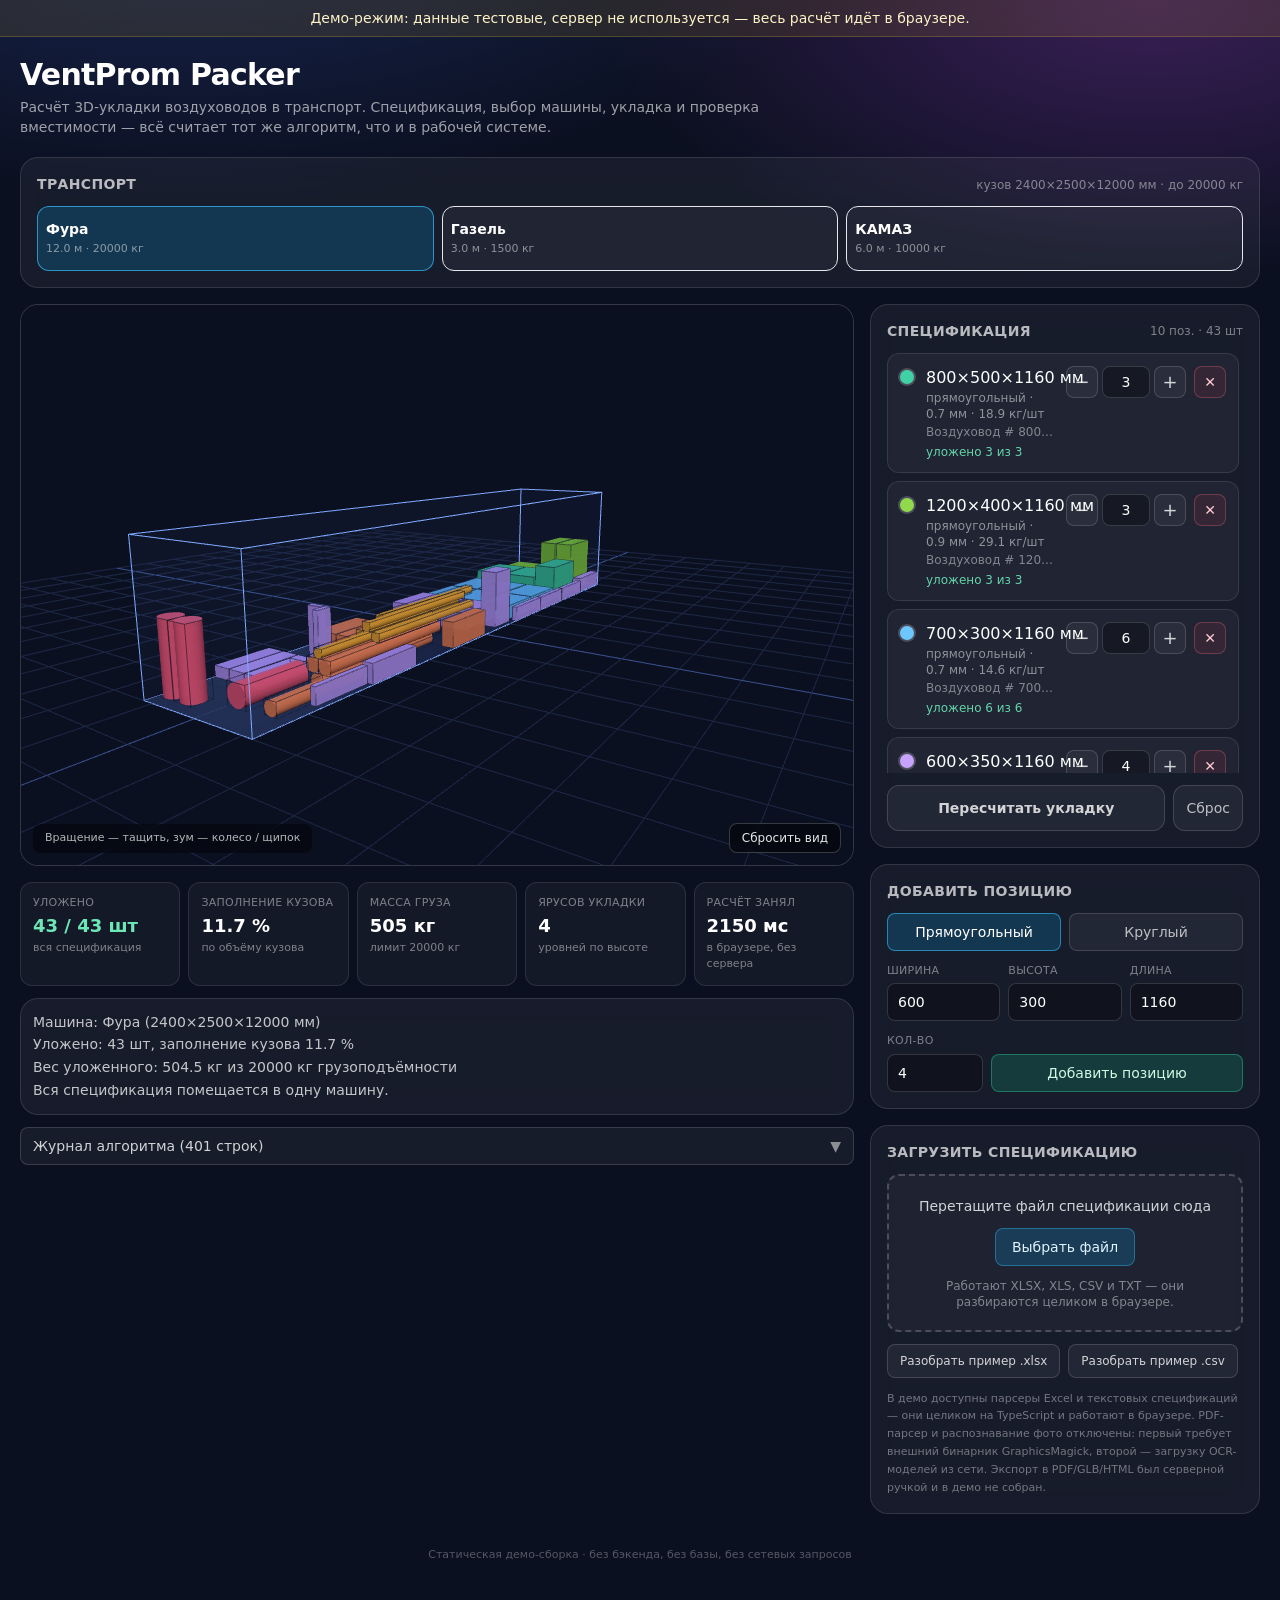
==== index.html @ fce03061 "VentProm Packer — живое демо 3D-упаковки Статическая сборка: алгоритм упаковки работает в браузере, " ====
<!DOCTYPE html><html lang="ru"><head><meta charSet="utf-8"/><meta name="viewport" content="width=device-width, initial-scale=1"/><link rel="stylesheet" href="./_next/static/css/5dc8d5e0cb462fd5.css" crossorigin="" data-precedence="next"/><link rel="preload" as="script" fetchPriority="low" href="./_next/static/chunks/webpack-1bdbf750f8ce03b9.js" crossorigin=""/><script src="./_next/static/chunks/1dd3208c-13e8533986d43a8e.js" async="" crossorigin=""></script><script src="./_next/static/chunks/53-e84982f29c3e1e26.js" async="" crossorigin=""></script><script src="./_next/static/chunks/main-app-4200537b83a737d2.js" async="" crossorigin=""></script><script src="./_next/static/chunks/98f82933-3f3537765ac89fdb.js" async=""></script><script src="./_next/static/chunks/app/page-45fb99b958c3b16e.js" async=""></script><link rel="icon" href="data:image/svg+xml,%3Csvg%20xmlns%3D%22http%3A%2F%2Fwww.w3.org%2F2000%2Fsvg%22%20viewBox%3D%220%200%2032%2032%22%3E%3Crect%20width%3D%2232%22%20height%3D%2232%22%20rx%3D%227%22%20fill%3D%22%230b1020%22%2F%3E%3Crect%20x%3D%225%22%20y%3D%228%22%20width%3D%2222%22%20height%3D%2214%22%20rx%3D%222%22%20fill%3D%22none%22%20stroke%3D%22%235b8cff%22%20stroke-width%3D%222%22%2F%3E%3Crect%20x%3D%228%22%20y%3D%2215%22%20width%3D%227%22%20height%3D%225%22%20fill%3D%22%2341d1a7%22%2F%3E%3Crect%20x%3D%2216%22%20y%3D%2212%22%20width%3D%228%22%20height%3D%228%22%20fill%3D%22%23ffb03a%22%2F%3E%3C%2Fsvg%3E"/><title>VentProm Packer — демо 3D-упаковки воздуховодов</title><meta name="description" content="Демо системы расчёта укладки воздуховодов в транспорт. Алгоритм упаковки считается прямо в браузере."/><script src="./_next/static/chunks/polyfills-c67a75d1b6f99dc8.js" crossorigin="" noModule=""></script></head><body><main class="min-h-screen bg-[radial-gradient(1200px_600px_at_15%_-10%,#1b2a5c_0%,transparent_60%),radial-gradient(1000px_500px_at_90%_0%,#3a1f57_0%,transparent_55%)] pb-14"><div class="sticky top-0 z-30 border-b border-amber-300/20 bg-amber-400/10 px-4 py-2 text-center text-[12px] text-amber-100 backdrop-blur-md sm:text-sm">Демо-режим: данные тестовые, сервер не используется — весь расчёт идёт в браузере.</div><div class="mx-auto w-full max-w-[1500px] px-3 pt-5 sm:px-5"><header class="mb-5"><h1 class="text-2xl font-bold tracking-tight text-white sm:text-3xl">VentProm Packer</h1><p class="mt-1 max-w-3xl text-sm text-white/60">Расчёт 3D-укладки воздуховодов в транспорт. Спецификация, выбор машины, укладка и проверка вместимости — всё считает тот же алгоритм, что и в рабочей системе.</p></header><section class="card mb-4 p-3 sm:p-4"><div class="mb-3 flex flex-wrap items-baseline justify-between gap-2"><h2 class="text-sm font-semibold uppercase tracking-wide text-white/70">Транспорт</h2></div><div class="grid grid-cols-3 gap-2"></div></section><div class="grid gap-4 xl:grid-cols-[minmax(0,1fr)_390px]"><div class="order-1 min-w-0 space-y-4"><section class="card overflow-hidden"><div class="relative h-[320px] sm:h-[420px] xl:h-[560px]"><div class="flex h-full flex-col items-center justify-center gap-2 px-6 text-center"><div class="h-8 w-8 animate-spin rounded-full border-2 border-white/20 border-t-sky-400"></div><p class="text-sm text-white/60">Считаем укладку…</p></div></div></section></div><div class="order-2 min-w-0 space-y-4"><section class="card p-3 sm:p-4"><div class="mb-3 flex items-center justify-between gap-2"><h2 class="text-sm font-semibold uppercase tracking-wide text-white/70">Спецификация</h2><span class="text-xs text-white/45">10<!-- --> поз. · <!-- -->43<!-- --> шт</span></div><ul class="thin-scroll max-h-[420px] space-y-2 overflow-y-auto pr-1"><li class="rounded-xl border p-3 transition-colors border-white/10 bg-white/[0.04] hover:bg-white/[0.08]"><div class="flex flex-wrap items-start gap-x-3 gap-y-2 sm:flex-nowrap"><span class="mt-1 h-3.5 w-3.5 shrink-0 rounded-full ring-2 ring-white/20" style="background-color:#41d1a7" aria-hidden="true"></span><div class="min-w-[9rem] flex-1 sm:min-w-0"><div class="flex flex-wrap items-baseline gap-x-2"><span class="whitespace-nowrap font-medium text-white">800×500×1160<!-- --> мм</span><span class="text-xs text-white/50">прямоугольный<!-- --> · 0.7 мм<!-- --> · 18.9 кг/шт</span></div><p class="mt-0.5 truncate text-xs text-white/45" title="Воздуховод # 800x500-1160 оц.0.70 [TDC/TDC]">Воздуховод # 800x500-1160 оц.0.70 [TDC/TDC]</p><p class="mt-1 text-xs text-amber-300/90">уложено 0 из 3 — 3 не влезло</p></div><div class="ml-auto flex shrink-0 items-center gap-1"><button type="button" aria-label="Уменьшить количество" class="h-8 w-8 rounded-lg border border-white/15 bg-white/5 text-lg leading-none text-white/80 hover:bg-white/15">−</button><input aria-label="Количество" type="number" min="1" class="h-8 w-12 rounded-lg border border-white/15 bg-black/30 text-center text-sm text-white outline-none focus:border-sky-400" value="3"/><button type="button" aria-label="Увеличить количество" class="h-8 w-8 rounded-lg border border-white/15 bg-white/5 text-lg leading-none text-white/80 hover:bg-white/15">+</button><button type="button" aria-label="Удалить позицию" class="ml-1 h-8 w-8 rounded-lg border border-rose-400/30 bg-rose-500/10 text-sm text-rose-200 hover:bg-rose-500/25">✕</button></div></div></li><li class="rounded-xl border p-3 transition-colors border-white/10 bg-white/[0.04] hover:bg-white/[0.08]"><div class="flex flex-wrap items-start gap-x-3 gap-y-2 sm:flex-nowrap"><span class="mt-1 h-3.5 w-3.5 shrink-0 rounded-full ring-2 ring-white/20" style="background-color:#8fd94a" aria-hidden="true"></span><div class="min-w-[9rem] flex-1 sm:min-w-0"><div class="flex flex-wrap items-baseline gap-x-2"><span class="whitespace-nowrap font-medium text-white">1200×400×1160<!-- --> мм</span><span class="text-xs text-white/50">прямоугольный<!-- --> · 0.9 мм<!-- --> · 29.1 кг/шт</span></div><p class="mt-0.5 truncate text-xs text-white/45" title="Воздуховод # 1200x400-1160 оц.0.90 [TDC/TDC]">Воздуховод # 1200x400-1160 оц.0.90 [TDC/TDC]</p><p class="mt-1 text-xs text-amber-300/90">уложено 0 из 3 — 3 не влезло</p></div><div class="ml-auto flex shrink-0 items-center gap-1"><button type="button" aria-label="Уменьшить количество" class="h-8 w-8 rounded-lg border border-white/15 bg-white/5 text-lg leading-none text-white/80 hover:bg-white/15">−</button><input aria-label="Количество" type="number" min="1" class="h-8 w-12 rounded-lg border border-white/15 bg-black/30 text-center text-sm text-white outline-none focus:border-sky-400" value="3"/><button type="button" aria-label="Увеличить количество" class="h-8 w-8 rounded-lg border border-white/15 bg-white/5 text-lg leading-none text-white/80 hover:bg-white/15">+</button><button type="button" aria-label="Удалить позицию" class="ml-1 h-8 w-8 rounded-lg border border-rose-400/30 bg-rose-500/10 text-sm text-rose-200 hover:bg-rose-500/25">✕</button></div></div></li><li class="rounded-xl border p-3 transition-colors border-white/10 bg-white/[0.04] hover:bg-white/[0.08]"><div class="flex flex-wrap items-start gap-x-3 gap-y-2 sm:flex-nowrap"><span class="mt-1 h-3.5 w-3.5 shrink-0 rounded-full ring-2 ring-white/20" style="background-color:#6ec6ff" aria-hidden="true"></span><div class="min-w-[9rem] flex-1 sm:min-w-0"><div class="flex flex-wrap items-baseline gap-x-2"><span class="whitespace-nowrap font-medium text-white">700×300×1160<!-- --> мм</span><span class="text-xs text-white/50">прямоугольный<!-- --> · 0.7 мм<!-- --> · 14.6 кг/шт</span></div><p class="mt-0.5 truncate text-xs text-white/45" title="Воздуховод # 700x300-1160 оц.0.70 [TDC/TDC]">Воздуховод # 700x300-1160 оц.0.70 [TDC/TDC]</p><p class="mt-1 text-xs text-amber-300/90">уложено 0 из 6 — 6 не влезло</p></div><div class="ml-auto flex shrink-0 items-center gap-1"><button type="button" aria-label="Уменьшить количество" class="h-8 w-8 rounded-lg border border-white/15 bg-white/5 text-lg leading-none text-white/80 hover:bg-white/15">−</button><input aria-label="Количество" type="number" min="1" class="h-8 w-12 rounded-lg border border-white/15 bg-black/30 text-center text-sm text-white outline-none focus:border-sky-400" value="6"/><button type="button" aria-label="Увеличить количество" class="h-8 w-8 rounded-lg border border-white/15 bg-white/5 text-lg leading-none text-white/80 hover:bg-white/15">+</button><button type="button" aria-label="Удалить позицию" class="ml-1 h-8 w-8 rounded-lg border border-rose-400/30 bg-rose-500/10 text-sm text-rose-200 hover:bg-rose-500/25">✕</button></div></div></li><li class="rounded-xl border p-3 transition-colors border-white/10 bg-white/[0.04] hover:bg-white/[0.08]"><div class="flex flex-wrap items-start gap-x-3 gap-y-2 sm:flex-nowrap"><span class="mt-1 h-3.5 w-3.5 shrink-0 rounded-full ring-2 ring-white/20" style="background-color:#c8a2ff" aria-hidden="true"></span><div class="min-w-[9rem] flex-1 sm:min-w-0"><div class="flex flex-wrap items-baseline gap-x-2"><span class="whitespace-nowrap font-medium text-white">600×350×1160<!-- --> мм</span><span class="text-xs text-white/50">прямоугольный<!-- --> · 0.7 мм<!-- --> · 13.8 кг/шт</span></div><p class="mt-0.5 truncate text-xs text-white/45" title="Воздуховод # 600x350-1160 оц.0.70 [TDC/TDC]">Воздуховод # 600x350-1160 оц.0.70 [TDC/TDC]</p><p class="mt-1 text-xs text-amber-300/90">уложено 0 из 4 — 4 не влезло</p></div><div class="ml-auto flex shrink-0 items-center gap-1"><button type="button" aria-label="Уменьшить количество" class="h-8 w-8 rounded-lg border border-white/15 bg-white/5 text-lg leading-none text-white/80 hover:bg-white/15">−</button><input aria-label="Количество" type="number" min="1" class="h-8 w-12 rounded-lg border border-white/15 bg-black/30 text-center text-sm text-white outline-none focus:border-sky-400" value="4"/><button type="button" aria-label="Увеличить количество" class="h-8 w-8 rounded-lg border border-white/15 bg-white/5 text-lg leading-none text-white/80 hover:bg-white/15">+</button><button type="button" aria-label="Удалить позицию" class="ml-1 h-8 w-8 rounded-lg border border-rose-400/30 bg-rose-500/10 text-sm text-rose-200 hover:bg-rose-500/25">✕</button></div></div></li><li class="rounded-xl border p-3 transition-colors border-white/10 bg-white/[0.04] hover:bg-white/[0.08]"><div class="flex flex-wrap items-start gap-x-3 gap-y-2 sm:flex-nowrap"><span class="mt-1 h-3.5 w-3.5 shrink-0 rounded-full ring-2 ring-white/20" style="background-color:#ff8a5c" aria-hidden="true"></span><div class="min-w-[9rem] flex-1 sm:min-w-0"><div class="flex flex-wrap items-baseline gap-x-2"><span class="whitespace-nowrap font-medium text-white">500×250×1160<!-- --> мм</span><span class="text-xs text-white/50">прямоугольный<!-- --> · 0.7 мм<!-- --> · 10.9 кг/шт</span></div><p class="mt-0.5 truncate text-xs text-white/45" title="Воздуховод # 500x250-1160 оц.0.70 [Шина 30]">Воздуховод # 500x250-1160 оц.0.70 [Шина 30]</p><p class="mt-1 text-xs text-amber-300/90">уложено 0 из 4 — 4 не влезло</p></div><div class="ml-auto flex shrink-0 items-center gap-1"><button type="button" aria-label="Уменьшить количество" class="h-8 w-8 rounded-lg border border-white/15 bg-white/5 text-lg leading-none text-white/80 hover:bg-white/15">−</button><input aria-label="Количество" type="number" min="1" class="h-8 w-12 rounded-lg border border-white/15 bg-black/30 text-center text-sm text-white outline-none focus:border-sky-400" value="4"/><button type="button" aria-label="Увеличить количество" class="h-8 w-8 rounded-lg border border-white/15 bg-white/5 text-lg leading-none text-white/80 hover:bg-white/15">+</button><button type="button" aria-label="Удалить позицию" class="ml-1 h-8 w-8 rounded-lg border border-rose-400/30 bg-rose-500/10 text-sm text-rose-200 hover:bg-rose-500/25">✕</button></div></div></li><li class="rounded-xl border p-3 transition-colors border-white/10 bg-white/[0.04] hover:bg-white/[0.08]"><div class="flex flex-wrap items-start gap-x-3 gap-y-2 sm:flex-nowrap"><span class="mt-1 h-3.5 w-3.5 shrink-0 rounded-full ring-2 ring-white/20" style="background-color:#c8a2ff" aria-hidden="true"></span><div class="min-w-[9rem] flex-1 sm:min-w-0"><div class="flex flex-wrap items-baseline gap-x-2"><span class="whitespace-nowrap font-medium text-white">350×200×1160<!-- --> мм</span><span class="text-xs text-white/50">прямоугольный<!-- --> · 0.5 мм<!-- --> · 7 кг/шт</span></div><p class="mt-0.5 truncate text-xs text-white/45" title="Воздуховод # 350x200-1160 оц.0.50 [Шина 20]">Воздуховод # 350x200-1160 оц.0.50 [Шина 20]</p><p class="mt-1 text-xs text-amber-300/90">уложено 0 из 5 — 5 не влезло</p></div><div class="ml-auto flex shrink-0 items-center gap-1"><button type="button" aria-label="Уменьшить количество" class="h-8 w-8 rounded-lg border border-white/15 bg-white/5 text-lg leading-none text-white/80 hover:bg-white/15">−</button><input aria-label="Количество" type="number" min="1" class="h-8 w-12 rounded-lg border border-white/15 bg-black/30 text-center text-sm text-white outline-none focus:border-sky-400" value="5"/><button type="button" aria-label="Увеличить количество" class="h-8 w-8 rounded-lg border border-white/15 bg-white/5 text-lg leading-none text-white/80 hover:bg-white/15">+</button><button type="button" aria-label="Удалить позицию" class="ml-1 h-8 w-8 rounded-lg border border-rose-400/30 bg-rose-500/10 text-sm text-rose-200 hover:bg-rose-500/25">✕</button></div></div></li><li class="rounded-xl border p-3 transition-colors border-white/10 bg-white/[0.04] hover:bg-white/[0.08]"><div class="flex flex-wrap items-start gap-x-3 gap-y-2 sm:flex-nowrap"><span class="mt-1 h-3.5 w-3.5 shrink-0 rounded-full ring-2 ring-white/20" style="background-color:#c8a2ff" aria-hidden="true"></span><div class="min-w-[9rem] flex-1 sm:min-w-0"><div class="flex flex-wrap items-baseline gap-x-2"><span class="whitespace-nowrap font-medium text-white">300×100×1160<!-- --> мм</span><span class="text-xs text-white/50">прямоугольный<!-- --> · 0.5 мм<!-- --> · 3.6 кг/шт</span></div><p class="mt-0.5 truncate text-xs text-white/45" title="Воздуховод # 300x100-1160 оц.0.50 [Шина 20]">Воздуховод # 300x100-1160 оц.0.50 [Шина 20]</p><p class="mt-1 text-xs text-amber-300/90">уложено 0 из 6 — 6 не влезло</p></div><div class="ml-auto flex shrink-0 items-center gap-1"><button type="button" aria-label="Уменьшить количество" class="h-8 w-8 rounded-lg border border-white/15 bg-white/5 text-lg leading-none text-white/80 hover:bg-white/15">−</button><input aria-label="Количество" type="number" min="1" class="h-8 w-12 rounded-lg border border-white/15 bg-black/30 text-center text-sm text-white outline-none focus:border-sky-400" value="6"/><button type="button" aria-label="Увеличить количество" class="h-8 w-8 rounded-lg border border-white/15 bg-white/5 text-lg leading-none text-white/80 hover:bg-white/15">+</button><button type="button" aria-label="Удалить позицию" class="ml-1 h-8 w-8 rounded-lg border border-rose-400/30 bg-rose-500/10 text-sm text-rose-200 hover:bg-rose-500/25">✕</button></div></div></li><li class="rounded-xl border p-3 transition-colors border-white/10 bg-white/[0.04] hover:bg-white/[0.08]"><div class="flex flex-wrap items-start gap-x-3 gap-y-2 sm:flex-nowrap"><span class="mt-1 h-3.5 w-3.5 shrink-0 rounded-full ring-2 ring-white/20" style="background-color:#ff5f7e" aria-hidden="true"></span><div class="min-w-[9rem] flex-1 sm:min-w-0"><div class="flex flex-wrap items-baseline gap-x-2"><span class="whitespace-nowrap font-medium text-white">Ø400×1250<!-- --> мм</span><span class="text-xs text-white/50">круглый<!-- --> · 0.7 мм<!-- --> · 9.6 кг/шт</span></div><p class="mt-0.5 truncate text-xs text-white/45" title="Воздуховод спир.-навивной Ф400-1250 оц.СТ">Воздуховод спир.-навивной Ф400-1250 оц.СТ</p><p class="mt-1 text-xs text-amber-300/90">уложено 0 из 3 — 3 не влезло</p></div><div class="ml-auto flex shrink-0 items-center gap-1"><button type="button" aria-label="Уменьшить количество" class="h-8 w-8 rounded-lg border border-white/15 bg-white/5 text-lg leading-none text-white/80 hover:bg-white/15">−</button><input aria-label="Количество" type="number" min="1" class="h-8 w-12 rounded-lg border border-white/15 bg-black/30 text-center text-sm text-white outline-none focus:border-sky-400" value="3"/><button type="button" aria-label="Увеличить количество" class="h-8 w-8 rounded-lg border border-white/15 bg-white/5 text-lg leading-none text-white/80 hover:bg-white/15">+</button><button type="button" aria-label="Удалить позицию" class="ml-1 h-8 w-8 rounded-lg border border-rose-400/30 bg-rose-500/10 text-sm text-rose-200 hover:bg-rose-500/25">✕</button></div></div></li><li class="rounded-xl border p-3 transition-colors border-white/10 bg-white/[0.04] hover:bg-white/[0.08]"><div class="flex flex-wrap items-start gap-x-3 gap-y-2 sm:flex-nowrap"><span class="mt-1 h-3.5 w-3.5 shrink-0 rounded-full ring-2 ring-white/20" style="background-color:#ff8a5c" aria-hidden="true"></span><div class="min-w-[9rem] flex-1 sm:min-w-0"><div class="flex flex-wrap items-baseline gap-x-2"><span class="whitespace-nowrap font-medium text-white">Ø250×3000<!-- --> мм</span><span class="text-xs text-white/50">круглый<!-- --> · 0.5 мм<!-- --> · 12.3 кг/шт</span></div><p class="mt-0.5 truncate text-xs text-white/45" title="Воздуховод спир.-навивной Ф250-3000 оц.СТ">Воздуховод спир.-навивной Ф250-3000 оц.СТ</p><p class="mt-1 text-xs text-amber-300/90">уложено 0 из 4 — 4 не влезло</p></div><div class="ml-auto flex shrink-0 items-center gap-1"><button type="button" aria-label="Уменьшить количество" class="h-8 w-8 rounded-lg border border-white/15 bg-white/5 text-lg leading-none text-white/80 hover:bg-white/15">−</button><input aria-label="Количество" type="number" min="1" class="h-8 w-12 rounded-lg border border-white/15 bg-black/30 text-center text-sm text-white outline-none focus:border-sky-400" value="4"/><button type="button" aria-label="Увеличить количество" class="h-8 w-8 rounded-lg border border-white/15 bg-white/5 text-lg leading-none text-white/80 hover:bg-white/15">+</button><button type="button" aria-label="Удалить позицию" class="ml-1 h-8 w-8 rounded-lg border border-rose-400/30 bg-rose-500/10 text-sm text-rose-200 hover:bg-rose-500/25">✕</button></div></div></li><li class="rounded-xl border p-3 transition-colors border-white/10 bg-white/[0.04] hover:bg-white/[0.08]"><div class="flex flex-wrap items-start gap-x-3 gap-y-2 sm:flex-nowrap"><span class="mt-1 h-3.5 w-3.5 shrink-0 rounded-full ring-2 ring-white/20" style="background-color:#ffb03a" aria-hidden="true"></span><div class="min-w-[9rem] flex-1 sm:min-w-0"><div class="flex flex-wrap items-baseline gap-x-2"><span class="whitespace-nowrap font-medium text-white">Ø160×3000<!-- --> мм</span><span class="text-xs text-white/50">круглый<!-- --> · 0.5 мм<!-- --> · 7.9 кг/шт</span></div><p class="mt-0.5 truncate text-xs text-white/45" title="Воздуховод спир.-навивной Ф160-3000 оц.СТ">Воздуховод спир.-навивной Ф160-3000 оц.СТ</p><p class="mt-1 text-xs text-amber-300/90">уложено 0 из 5 — 5 не влезло</p></div><div class="ml-auto flex shrink-0 items-center gap-1"><button type="button" aria-label="Уменьшить количество" class="h-8 w-8 rounded-lg border border-white/15 bg-white/5 text-lg leading-none text-white/80 hover:bg-white/15">−</button><input aria-label="Количество" type="number" min="1" class="h-8 w-12 rounded-lg border border-white/15 bg-black/30 text-center text-sm text-white outline-none focus:border-sky-400" value="5"/><button type="button" aria-label="Увеличить количество" class="h-8 w-8 rounded-lg border border-white/15 bg-white/5 text-lg leading-none text-white/80 hover:bg-white/15">+</button><button type="button" aria-label="Удалить позицию" class="ml-1 h-8 w-8 rounded-lg border border-rose-400/30 bg-rose-500/10 text-sm text-rose-200 hover:bg-rose-500/25">✕</button></div></div></li></ul><div class="mt-3 flex gap-2"><button type="button" disabled="" class="flex-1 rounded-xl px-4 py-3 text-sm font-semibold transition-colors disabled:opacity-50 border border-white/15 bg-white/5 text-white/80 hover:bg-white/12">Считаем…</button><button type="button" class="rounded-xl border border-white/15 bg-white/5 px-3 py-3 text-sm text-white/70 hover:bg-white/12">Сброс</button></div></section><section class="card p-3 sm:p-4"><h2 class="mb-3 text-sm font-semibold uppercase tracking-wide text-white/70">Добавить позицию</h2><form class="space-y-3"><div class="flex gap-2"><button type="button" class="flex-1 rounded-lg border px-3 py-2 text-sm transition-colors border-sky-400/60 bg-sky-500/20 text-white">Прямоугольный</button><button type="button" class="flex-1 rounded-lg border px-3 py-2 text-sm transition-colors border-white/15 bg-white/5 text-white/70 hover:bg-white/10">Круглый</button></div><div class="grid grid-cols-3 gap-2"><div><label class="mb-1 block text-[11px] uppercase tracking-wide text-white/45" for="add-w">Ширина</label><input id="add-w" class="w-full rounded-lg border border-white/15 bg-black/30 px-2.5 py-2 text-sm text-white outline-none focus:border-sky-400" type="number" value="600"/></div><div><label class="mb-1 block text-[11px] uppercase tracking-wide text-white/45" for="add-h">Высота</label><input id="add-h" class="w-full rounded-lg border border-white/15 bg-black/30 px-2.5 py-2 text-sm text-white outline-none focus:border-sky-400" type="number" value="300"/></div><div><label class="mb-1 block text-[11px] uppercase tracking-wide text-white/45" for="add-l">Длина</label><input id="add-l" class="w-full rounded-lg border border-white/15 bg-black/30 px-2.5 py-2 text-sm text-white outline-none focus:border-sky-400" type="number" value="1160"/></div></div><div class="flex items-end gap-2"><div class="w-24"><label class="mb-1 block text-[11px] uppercase tracking-wide text-white/45" for="add-qty">Кол-во</label><input id="add-qty" class="w-full rounded-lg border border-white/15 bg-black/30 px-2.5 py-2 text-sm text-white outline-none focus:border-sky-400" type="number" min="1" value="4"/></div><button type="submit" class="flex-1 rounded-lg border border-emerald-400/40 bg-emerald-500/20 px-4 py-2 text-sm font-medium text-emerald-100 hover:bg-emerald-500/35">Добавить позицию</button></div></form></section><section class="card p-3 sm:p-4"><h2 class="mb-3 text-sm font-semibold uppercase tracking-wide text-white/70">Загрузить спецификацию</h2><div class="rounded-xl border-2 border-dashed p-5 text-center transition-colors border-white/20 bg-white/[0.03]"><input type="file" multiple="" accept=".xlsx,.xls,.csv,.txt" class="hidden" disabled=""/><p class="text-sm text-white/80">Перетащите файл спецификации сюда</p><button type="button" disabled="" class="mt-3 rounded-lg border border-sky-400/40 bg-sky-500/20 px-4 py-2 text-sm font-medium text-sky-100 hover:bg-sky-500/35 disabled:opacity-50">Выбрать файл</button><p class="mt-3 text-xs text-white/45">Работают XLSX, XLS, CSV и TXT — они разбираются целиком в браузере.</p></div><div class="mt-3 flex flex-wrap gap-2"><button type="button" class="rounded-lg border border-white/15 bg-white/5 px-3 py-2 text-xs text-white/80 hover:bg-white/12">Разобрать пример .xlsx</button><button type="button" class="rounded-lg border border-white/15 bg-white/5 px-3 py-2 text-xs text-white/80 hover:bg-white/12">Разобрать пример .csv</button></div><p class="mt-3 text-[11px] leading-relaxed text-white/40">В демо доступны парсеры Excel и текстовых спецификаций — они целиком на TypeScript и работают в браузере. PDF-парсер и распознавание фото отключены: первый требует внешний бинарник GraphicsMagick, второй — загрузку OCR-моделей из сети. Экспорт в PDF/GLB/HTML был серверной ручкой и в демо не собран.</p></section></div></div><footer class="mt-8 px-2 text-center text-[11px] leading-relaxed text-white/30">Статическая демо-сборка · без бэкенда, без базы, без сетевых запросов</footer></div></main><script src="./_next/static/chunks/webpack-1bdbf750f8ce03b9.js" crossorigin="" async=""></script><script>(self.__next_f=self.__next_f||[]).push([0]);self.__next_f.push([2,null])</script><script>self.__next_f.push([1,"1:HL[\"./_next/static/css/5dc8d5e0cb462fd5.css\",\"style\",{\"crossOrigin\":\"\"}]\n0:\"$L2\"\n"])</script><script>self.__next_f.push([1,"3:I[1999,[],\"\"]\n5:I[433,[],\"\"]\n6:I[9305,[],\"\"]\n7:I[5236,[],\"\"]\n9:I[5115,[],\"\"]\na:I[1079,[\"65\",\"static/chunks/98f82933-3f3537765ac89fdb.js\",\"931\",\"static/chunks/app/page-45fb99b958c3b16e.js\"],\"\"]\n"])</script><script>self.__next_f.push([1,"2:[[[\"$\",\"link\",\"0\",{\"rel\":\"stylesheet\",\"href\":\"./_next/static/css/5dc8d5e0cb462fd5.css\",\"precedence\":\"next\",\"crossOrigin\":\"\"}]],[\"$\",\"$L3\",null,{\"buildId\":\"FW2Z_2Zc2LKSsGgBJvOTz\",\"assetPrefix\":\".\",\"initialCanonicalUrl\":\"/\",\"initialTree\":[\"\",{\"children\":[\"__PAGE__\",{}]},\"$undefined\",\"$undefined\",true],\"initialHead\":[false,\"$L4\"],\"globalErrorComponent\":\"$5\",\"children\":[null,[\"$\",\"html\",null,{\"lang\":\"ru\",\"children\":[[\"$\",\"head\",null,{\"children\":[\"$\",\"link\",null,{\"rel\":\"icon\",\"href\":\"data:image/svg+xml,%3Csvg%20xmlns%3D%22http%3A%2F%2Fwww.w3.org%2F2000%2Fsvg%22%20viewBox%3D%220%200%2032%2032%22%3E%3Crect%20width%3D%2232%22%20height%3D%2232%22%20rx%3D%227%22%20fill%3D%22%230b1020%22%2F%3E%3Crect%20x%3D%225%22%20y%3D%228%22%20width%3D%2222%22%20height%3D%2214%22%20rx%3D%222%22%20fill%3D%22none%22%20stroke%3D%22%235b8cff%22%20stroke-width%3D%222%22%2F%3E%3Crect%20x%3D%228%22%20y%3D%2215%22%20width%3D%227%22%20height%3D%225%22%20fill%3D%22%2341d1a7%22%2F%3E%3Crect%20x%3D%2216%22%20y%3D%2212%22%20width%3D%228%22%20height%3D%228%22%20fill%3D%22%23ffb03a%22%2F%3E%3C%2Fsvg%3E\"}]}],[\"$\",\"body\",null,{\"children\":[\"$\",\"$L6\",null,{\"parallelRouterKey\":\"children\",\"segmentPath\":[\"children\"],\"loading\":\"$undefined\",\"loadingStyles\":\"$undefined\",\"loadingScripts\":\"$undefined\",\"hasLoading\":false,\"error\":\"$undefined\",\"errorStyles\":\"$undefined\",\"errorScripts\":\"$undefined\",\"template\":[\"$\",\"$L7\",null,{}],\"templateStyles\":\"$undefined\",\"templateScripts\":\"$undefined\",\"notFound\":[[\"$\",\"title\",null,{\"children\":\"404: This page could not be found.\"}],[\"$\",\"div\",null,{\"style\":{\"fontFamily\":\"system-ui,\\\"Segoe UI\\\",Roboto,Helvetica,Arial,sans-serif,\\\"Apple Color Emoji\\\",\\\"Segoe UI Emoji\\\"\",\"height\":\"100vh\",\"textAlign\":\"center\",\"display\":\"flex\",\"flexDirection\":\"column\",\"alignItems\":\"center\",\"justifyContent\":\"center\"},\"children\":[\"$\",\"div\",null,{\"children\":[[\"$\",\"style\",null,{\"dangerouslySetInnerHTML\":{\"__html\":\"body{color:#000;background:#fff;margin:0}.next-error-h1{border-right:1px solid rgba(0,0,0,.3)}@media (prefers-color-scheme:dark){body{color:#fff;background:#000}.next-error-h1{border-right:1px solid rgba(255,255,255,.3)}}\"}}],[\"$\",\"h1\",null,{\"className\":\"next-error-h1\",\"style\":{\"display\":\"inline-block\",\"margin\":\"0 20px 0 0\",\"padding\":\"0 23px 0 0\",\"fontSize\":24,\"fontWeight\":500,\"verticalAlign\":\"top\",\"lineHeight\":\"49px\"},\"children\":\"404\"}],[\"$\",\"div\",null,{\"style\":{\"display\":\"inline-block\"},\"children\":[\"$\",\"h2\",null,{\"style\":{\"fontSize\":14,\"fontWeight\":400,\"lineHeight\":\"49px\",\"margin\":0},\"children\":\"This page could not be found.\"}]}]]}]}]],\"notFoundStyles\":[],\"initialChildNode\":[\"$L8\",[\"$\",\"$L9\",null,{\"propsForComponent\":{\"params\":{}},\"Component\":\"$a\",\"isStaticGeneration\":true}],null],\"childPropSegment\":\"__PAGE__\",\"styles\":null}]}]]}],null]}]]\n"])</script><script>self.__next_f.push([1,"4:[[\"$\",\"meta\",\"0\",{\"name\":\"viewport\",\"content\":\"width=device-width, initial-scale=1\"}],[\"$\",\"meta\",\"1\",{\"charSet\":\"utf-8\"}],[\"$\",\"title\",\"2\",{\"children\":\"VentProm Packer — демо 3D-упаковки воздуховодов\"}],[\"$\",\"meta\",\"3\",{\"name\":\"description\",\"content\":\"Демо системы расчёта укладки воздуховодов в транспорт. Алгоритм упаковки считается прямо в браузере.\"}]]\n8:null\n"])</script><script>self.__next_f.push([1,""])</script></body></html>
---- _next/static/css/5dc8d5e0cb462fd5.css ----
*,:after,:before{--tw-border-spacing-x:0;--tw-border-spacing-y:0;--tw-translate-x:0;--tw-translate-y:0;--tw-rotate:0;--tw-skew-x:0;--tw-skew-y:0;--tw-scale-x:1;--tw-scale-y:1;--tw-pan-x: ;--tw-pan-y: ;--tw-pinch-zoom: ;--tw-scroll-snap-strictness:proximity;--tw-gradient-from-position: ;--tw-gradient-via-position: ;--tw-gradient-to-position: ;--tw-ordinal: ;--tw-slashed-zero: ;--tw-numeric-figure: ;--tw-numeric-spacing: ;--tw-numeric-fraction: ;--tw-ring-inset: ;--tw-ring-offset-width:0px;--tw-ring-offset-color:#fff;--tw-ring-color:rgba(59,130,246,.5);--tw-ring-offset-shadow:0 0 #0000;--tw-ring-shadow:0 0 #0000;--tw-shadow:0 0 #0000;--tw-shadow-colored:0 0 #0000;--tw-blur: ;--tw-brightness: ;--tw-contrast: ;--tw-grayscale: ;--tw-hue-rotate: ;--tw-invert: ;--tw-saturate: ;--tw-sepia: ;--tw-drop-shadow: ;--tw-backdrop-blur: ;--tw-backdrop-brightness: ;--tw-backdrop-contrast: ;--tw-backdrop-grayscale: ;--tw-backdrop-hue-rotate: ;--tw-backdrop-invert: ;--tw-backdrop-opacity: ;--tw-backdrop-saturate: ;--tw-backdrop-sepia: ;--tw-contain-size: ;--tw-contain-layout: ;--tw-contain-paint: ;--tw-contain-style: }::backdrop{--tw-border-spacing-x:0;--tw-border-spacing-y:0;--tw-translate-x:0;--tw-translate-y:0;--tw-rotate:0;--tw-skew-x:0;--tw-skew-y:0;--tw-scale-x:1;--tw-scale-y:1;--tw-pan-x: ;--tw-pan-y: ;--tw-pinch-zoom: ;--tw-scroll-snap-strictness:proximity;--tw-gradient-from-position: ;--tw-gradient-via-position: ;--tw-gradient-to-position: ;--tw-ordinal: ;--tw-slashed-zero: ;--tw-numeric-figure: ;--tw-numeric-spacing: ;--tw-numeric-fraction: ;--tw-ring-inset: ;--tw-ring-offset-width:0px;--tw-ring-offset-color:#fff;--tw-ring-color:rgba(59,130,246,.5);--tw-ring-offset-shadow:0 0 #0000;--tw-ring-shadow:0 0 #0000;--tw-shadow:0 0 #0000;--tw-shadow-colored:0 0 #0000;--tw-blur: ;--tw-brightness: ;--tw-contrast: ;--tw-grayscale: ;--tw-hue-rotate: ;--tw-invert: ;--tw-saturate: ;--tw-sepia: ;--tw-drop-shadow: ;--tw-backdrop-blur: ;--tw-backdrop-brightness: ;--tw-backdrop-contrast: ;--tw-backdrop-grayscale: ;--tw-backdrop-hue-rotate: ;--tw-backdrop-invert: ;--tw-backdrop-opacity: ;--tw-backdrop-saturate: ;--tw-backdrop-sepia: ;--tw-contain-size: ;--tw-contain-layout: ;--tw-contain-paint: ;--tw-contain-style: }/*
! tailwindcss v3.4.17 | MIT License | https://tailwindcss.com
*/*,:after,:before{box-sizing:border-box;border:0 solid #e5e7eb}:after,:before{--tw-content:""}:host,html{line-height:1.5;-webkit-text-size-adjust:100%;-moz-tab-size:4;-o-tab-size:4;tab-size:4;font-family:ui-sans-serif,system-ui,sans-serif,Apple Color Emoji,Segoe UI Emoji,Segoe UI Symbol,Noto Color Emoji;font-feature-settings:normal;font-variation-settings:normal;-webkit-tap-highlight-color:transparent}body{margin:0;line-height:inherit}hr{height:0;color:inherit;border-top-width:1px}abbr:where([title]){-webkit-text-decoration:underline dotted;text-decoration:underline dotted}h1,h2,h3,h4,h5,h6{font-size:inherit;font-weight:inherit}a{color:inherit;text-decoration:inherit}b,strong{font-weight:bolder}code,kbd,pre,samp{font-family:ui-monospace,SFMono-Regular,Menlo,Monaco,Consolas,Liberation Mono,Courier New,monospace;font-feature-settings:normal;font-variation-settings:normal;font-size:1em}small{font-size:80%}sub,sup{font-size:75%;line-height:0;position:relative;vertical-align:baseline}sub{bottom:-.25em}sup{top:-.5em}table{text-indent:0;border-color:inherit;border-collapse:collapse}button,input,optgroup,select,textarea{font-family:inherit;font-feature-settings:inherit;font-variation-settings:inherit;font-size:100%;font-weight:inherit;line-height:inherit;letter-spacing:inherit;color:inherit;margin:0;padding:0}button,select{text-transform:none}button,input:where([type=button]),input:where([type=reset]),input:where([type=submit]){-webkit-appearance:button;background-color:transparent;background-image:none}:-moz-focusring{outline:auto}:-moz-ui-invalid{box-shadow:none}progress{vertical-align:baseline}::-webkit-inner-spin-button,::-webkit-outer-spin-button{height:auto}[type=search]{-webkit-appearance:textfield;outline-offset:-2px}::-webkit-search-decoration{-webkit-appearance:none}::-webkit-file-upload-button{-webkit-appearance:button;font:inherit}summary{display:list-item}blockquote,dd,dl,figure,h1,h2,h3,h4,h5,h6,hr,p,pre{margin:0}fieldset{margin:0}fieldset,legend{padding:0}menu,ol,ul{list-style:none;margin:0;padding:0}dialog{padding:0}textarea{resize:vertical}input::-moz-placeholder,textarea::-moz-placeholder{opacity:1;color:#9ca3af}input::placeholder,textarea::placeholder{opacity:1;color:#9ca3af}[role=button],button{cursor:pointer}:disabled{cursor:default}audio,canvas,embed,iframe,img,object,svg,video{display:block;vertical-align:middle}img,video{max-width:100%;height:auto}[hidden]:where(:not([hidden=until-found])){display:none}.pointer-events-none{pointer-events:none}.absolute{position:absolute}.relative{position:relative}.sticky{position:sticky}.inset-0{inset:0}.bottom-3{bottom:.75rem}.left-3{left:.75rem}.right-3{right:.75rem}.top-0{top:0}.top-3{top:.75rem}.z-30{z-index:30}.order-1{order:1}.order-2{order:2}.col-span-2{grid-column:span 2/span 2}.mx-auto{margin-left:auto;margin-right:auto}.mb-1{margin-bottom:.25rem}.mb-3{margin-bottom:.75rem}.mb-4{margin-bottom:1rem}.mb-5{margin-bottom:1.25rem}.ml-1{margin-left:.25rem}.ml-auto{margin-left:auto}.mt-0\.5{margin-top:.125rem}.mt-1{margin-top:.25rem}.mt-2{margin-top:.5rem}.mt-3{margin-top:.75rem}.mt-8{margin-top:2rem}.block{display:block}.flex{display:flex}.grid{display:grid}.hidden{display:none}.h-3\.5{height:.875rem}.h-8{height:2rem}.h-\[320px\]{height:320px}.h-full{height:100%}.max-h-56{max-height:14rem}.max-h-\[420px\]{max-height:420px}.min-h-screen{min-height:100vh}.w-12{width:3rem}.w-24{width:6rem}.w-3\.5{width:.875rem}.w-8{width:2rem}.w-full{width:100%}.min-w-0{min-width:0}.min-w-\[9rem\]{min-width:9rem}.max-w-3xl{max-width:48rem}.max-w-\[1500px\]{max-width:1500px}.flex-1{flex:1 1 0%}.shrink-0{flex-shrink:0}@keyframes spin{to{transform:rotate(1turn)}}.animate-spin{animation:spin 1s linear infinite}.resize{resize:both}.grid-cols-2{grid-template-columns:repeat(2,minmax(0,1fr))}.grid-cols-3{grid-template-columns:repeat(3,minmax(0,1fr))}.flex-col{flex-direction:column}.flex-wrap{flex-wrap:wrap}.items-start{align-items:flex-start}.items-end{align-items:flex-end}.items-center{align-items:center}.items-baseline{align-items:baseline}.justify-center{justify-content:center}.justify-between{justify-content:space-between}.gap-1{gap:.25rem}.gap-2{gap:.5rem}.gap-4{gap:1rem}.gap-x-2{-moz-column-gap:.5rem;column-gap:.5rem}.gap-x-3{-moz-column-gap:.75rem;column-gap:.75rem}.gap-y-2{row-gap:.5rem}.space-y-2>:not([hidden])~:not([hidden]){--tw-space-y-reverse:0;margin-top:calc(.5rem * calc(1 - var(--tw-space-y-reverse)));margin-bottom:calc(.5rem * var(--tw-space-y-reverse))}.space-y-3>:not([hidden])~:not([hidden]){--tw-space-y-reverse:0;margin-top:calc(.75rem * calc(1 - var(--tw-space-y-reverse)));margin-bottom:calc(.75rem * var(--tw-space-y-reverse))}.space-y-4>:not([hidden])~:not([hidden]){--tw-space-y-reverse:0;margin-top:calc(1rem * calc(1 - var(--tw-space-y-reverse)));margin-bottom:calc(1rem * var(--tw-space-y-reverse))}.overflow-auto{overflow:auto}.overflow-hidden{overflow:hidden}.overflow-y-auto{overflow-y:auto}.truncate{overflow:hidden;text-overflow:ellipsis}.truncate,.whitespace-nowrap{white-space:nowrap}.whitespace-pre-line{white-space:pre-line}.whitespace-pre-wrap{white-space:pre-wrap}.break-words{overflow-wrap:break-word}.rounded-full{border-radius:9999px}.rounded-lg{border-radius:.5rem}.rounded-xl{border-radius:.75rem}.border{border-width:1px}.border-2{border-width:2px}.border-b{border-bottom-width:1px}.border-dashed{border-style:dashed}.border-amber-300\/20{border-color:rgba(252,211,77,.2)}.border-emerald-400\/40{border-color:rgba(52,211,153,.4)}.border-rose-400\/30{border-color:rgba(251,113,133,.3)}.border-sky-400{--tw-border-opacity:1;border-color:rgb(56 189 248/var(--tw-border-opacity,1))}.border-sky-400\/25{border-color:rgba(56,189,248,.25)}.border-sky-400\/40{border-color:rgba(56,189,248,.4)}.border-sky-400\/60{border-color:rgba(56,189,248,.6)}.border-sky-400\/70{border-color:rgba(56,189,248,.7)}.border-white\/10{border-color:hsla(0,0%,100%,.1)}.border-white\/15{border-color:hsla(0,0%,100%,.15)}.border-white\/20{border-color:hsla(0,0%,100%,.2)}.border-white\/40{border-color:hsla(0,0%,100%,.4)}.border-t-sky-400{--tw-border-opacity:1;border-top-color:rgb(56 189 248/var(--tw-border-opacity,1))}.bg-amber-400\/10{background-color:rgba(251,191,36,.1)}.bg-black\/30{background-color:rgba(0,0,0,.3)}.bg-black\/40{background-color:rgba(0,0,0,.4)}.bg-black\/45{background-color:rgba(0,0,0,.45)}.bg-black\/60{background-color:rgba(0,0,0,.6)}.bg-emerald-500\/20{background-color:rgba(16,185,129,.2)}.bg-rose-500\/10{background-color:rgba(244,63,94,.1)}.bg-sky-400\/10{background-color:rgba(56,189,248,.1)}.bg-sky-500{--tw-bg-opacity:1;background-color:rgb(14 165 233/var(--tw-bg-opacity,1))}.bg-sky-500\/10{background-color:rgba(14,165,233,.1)}.bg-sky-500\/20{background-color:rgba(14,165,233,.2)}.bg-white\/10{background-color:hsla(0,0%,100%,.1)}.bg-white\/5{background-color:hsla(0,0%,100%,.05)}.bg-white\/\[0\.03\]{background-color:hsla(0,0%,100%,.03)}.bg-white\/\[0\.04\]{background-color:hsla(0,0%,100%,.04)}.bg-\[radial-gradient\(1200px_600px_at_15\%_-10\%\2c \#1b2a5c_0\%\2c transparent_60\%\)\2c radial-gradient\(1000px_500px_at_90\%_0\%\2c \#3a1f57_0\%\2c transparent_55\%\)\]{background-image:radial-gradient(1200px 600px at 15% -10%,#1b2a5c 0,transparent 60%),radial-gradient(1000px 500px at 90% 0,#3a1f57 0,transparent 55%)}.p-2\.5{padding:.625rem}.p-3{padding:.75rem}.p-5{padding:1.25rem}.p-6{padding:1.5rem}.px-2{padding-left:.5rem;padding-right:.5rem}.px-2\.5{padding-left:.625rem;padding-right:.625rem}.px-3{padding-left:.75rem;padding-right:.75rem}.px-4{padding-left:1rem;padding-right:1rem}.px-6{padding-left:1.5rem;padding-right:1.5rem}.py-1\.5{padding-top:.375rem;padding-bottom:.375rem}.py-2{padding-top:.5rem;padding-bottom:.5rem}.py-3{padding-top:.75rem;padding-bottom:.75rem}.pb-14{padding-bottom:3.5rem}.pr-1{padding-right:.25rem}.pt-5{padding-top:1.25rem}.text-left{text-align:left}.text-center{text-align:center}.text-2xl{font-size:1.5rem;line-height:2rem}.text-\[11px\]{font-size:11px}.text-\[12px\]{font-size:12px}.text-lg{font-size:1.125rem;line-height:1.75rem}.text-sm{font-size:.875rem;line-height:1.25rem}.text-xs{font-size:.75rem;line-height:1rem}.font-bold{font-weight:700}.font-medium{font-weight:500}.font-semibold{font-weight:600}.uppercase{text-transform:uppercase}.leading-none{line-height:1}.leading-relaxed{line-height:1.625}.leading-tight{line-height:1.25}.tracking-tight{letter-spacing:-.025em}.tracking-wide{letter-spacing:.025em}.text-amber-100{--tw-text-opacity:1;color:rgb(254 243 199/var(--tw-text-opacity,1))}.text-amber-200{--tw-text-opacity:1;color:rgb(253 230 138/var(--tw-text-opacity,1))}.text-amber-300{--tw-text-opacity:1;color:rgb(252 211 77/var(--tw-text-opacity,1))}.text-amber-300\/90{color:rgba(252,211,77,.9)}.text-emerald-100{--tw-text-opacity:1;color:rgb(209 250 229/var(--tw-text-opacity,1))}.text-emerald-200\/85{color:rgba(167,243,208,.85)}.text-emerald-300{--tw-text-opacity:1;color:rgb(110 231 183/var(--tw-text-opacity,1))}.text-emerald-300\/90{color:rgba(110,231,183,.9)}.text-rose-200{--tw-text-opacity:1;color:rgb(254 205 211/var(--tw-text-opacity,1))}.text-rose-300{--tw-text-opacity:1;color:rgb(253 164 175/var(--tw-text-opacity,1))}.text-sky-100{--tw-text-opacity:1;color:rgb(224 242 254/var(--tw-text-opacity,1))}.text-white{--tw-text-opacity:1;color:rgb(255 255 255/var(--tw-text-opacity,1))}.text-white\/30{color:hsla(0,0%,100%,.3)}.text-white\/40{color:hsla(0,0%,100%,.4)}.text-white\/45{color:hsla(0,0%,100%,.45)}.text-white\/50{color:hsla(0,0%,100%,.5)}.text-white\/60{color:hsla(0,0%,100%,.6)}.text-white\/70{color:hsla(0,0%,100%,.7)}.text-white\/75{color:hsla(0,0%,100%,.75)}.text-white\/80{color:hsla(0,0%,100%,.8)}.text-white\/90{color:hsla(0,0%,100%,.9)}.outline-none{outline:2px solid transparent;outline-offset:2px}.outline{outline-style:solid}.ring-2{--tw-ring-offset-shadow:var(--tw-ring-inset) 0 0 0 var(--tw-ring-offset-width) var(--tw-ring-offset-color);--tw-ring-shadow:var(--tw-ring-inset) 0 0 0 calc(2px + var(--tw-ring-offset-width)) var(--tw-ring-color);box-shadow:var(--tw-ring-offset-shadow),var(--tw-ring-shadow),var(--tw-shadow,0 0 #0000)}.ring-white\/20{--tw-ring-color:hsla(0,0%,100%,.2)}.filter{filter:var(--tw-blur) var(--tw-brightness) var(--tw-contrast) var(--tw-grayscale) var(--tw-hue-rotate) var(--tw-invert) var(--tw-saturate) var(--tw-sepia) var(--tw-drop-shadow)}.backdrop-blur{--tw-backdrop-blur:blur(8px)}.backdrop-blur,.backdrop-blur-md{backdrop-filter:var(--tw-backdrop-blur) var(--tw-backdrop-brightness) var(--tw-backdrop-contrast) var(--tw-backdrop-grayscale) var(--tw-backdrop-hue-rotate) var(--tw-backdrop-invert) var(--tw-backdrop-opacity) var(--tw-backdrop-saturate) var(--tw-backdrop-sepia)}.backdrop-blur-md{--tw-backdrop-blur:blur(12px)}.transition-colors{transition-property:color,background-color,border-color,text-decoration-color,fill,stroke;transition-timing-function:cubic-bezier(.4,0,.2,1);transition-duration:.15s}:root{color-scheme:dark}html{scroll-behavior:smooth;-webkit-text-size-adjust:100%}body{font-family:Segoe UI,system-ui,-apple-system,Helvetica Neue,Arial,Noto Sans,sans-serif;background:#0b1020;color:#e6ecff;min-height:100vh;overflow-x:hidden}.thin-scroll::-webkit-scrollbar{width:8px;height:8px}.thin-scroll::-webkit-scrollbar-track{background:hsla(0,0%,100%,.04);border-radius:8px}.thin-scroll::-webkit-scrollbar-thumb{background:rgba(125,160,255,.35);border-radius:8px}.thin-scroll::-webkit-scrollbar-thumb:hover{background:rgba(125,160,255,.6)}.card{background:hsla(0,0%,100%,.05);border:1px solid hsla(0,0%,100%,.12);border-radius:18px;backdrop-filter:blur(12px);-webkit-backdrop-filter:blur(12px)}@keyframes fade-in{0%{opacity:0;transform:translateY(8px)}to{opacity:1;transform:translateY(0)}}.animate-fade-in{animation:fade-in .35s ease-out}input[type=number]::-webkit-inner-spin-button,input[type=number]::-webkit-outer-spin-button{-webkit-appearance:none;margin:0}input[type=number]{-moz-appearance:textfield}canvas{display:block;touch-action:none}.hover\:bg-black\/65:hover{background-color:rgba(0,0,0,.65)}.hover\:bg-emerald-500\/35:hover{background-color:rgba(16,185,129,.35)}.hover\:bg-rose-500\/25:hover{background-color:rgba(244,63,94,.25)}.hover\:bg-sky-400:hover{--tw-bg-opacity:1;background-color:rgb(56 189 248/var(--tw-bg-opacity,1))}.hover\:bg-sky-500\/35:hover{background-color:rgba(14,165,233,.35)}.hover\:bg-white\/10:hover{background-color:hsla(0,0%,100%,.1)}.hover\:bg-white\/15:hover{background-color:hsla(0,0%,100%,.15)}.hover\:bg-white\/\[0\.08\]:hover{background-color:hsla(0,0%,100%,.08)}.hover\:bg-white\/\[0\.09\]:hover{background-color:hsla(0,0%,100%,.09)}.focus\:border-sky-400:focus{--tw-border-opacity:1;border-color:rgb(56 189 248/var(--tw-border-opacity,1))}.disabled\:opacity-50:disabled{opacity:.5}@media (min-width:640px){.sm\:h-\[420px\]{height:420px}.sm\:min-w-0{min-width:0}.sm\:grid-cols-3{grid-template-columns:repeat(3,minmax(0,1fr))}.sm\:flex-nowrap{flex-wrap:nowrap}.sm\:p-4{padding:1rem}.sm\:px-5{padding-left:1.25rem;padding-right:1.25rem}.sm\:text-3xl{font-size:1.875rem;line-height:2.25rem}.sm\:text-sm{font-size:.875rem;line-height:1.25rem}}@media (min-width:1280px){.xl\:h-\[560px\]{height:560px}.xl\:grid-cols-5{grid-template-columns:repeat(5,minmax(0,1fr))}.xl\:grid-cols-\[minmax\(0\2c 1fr\)_390px\]{grid-template-columns:minmax(0,1fr) 390px}}
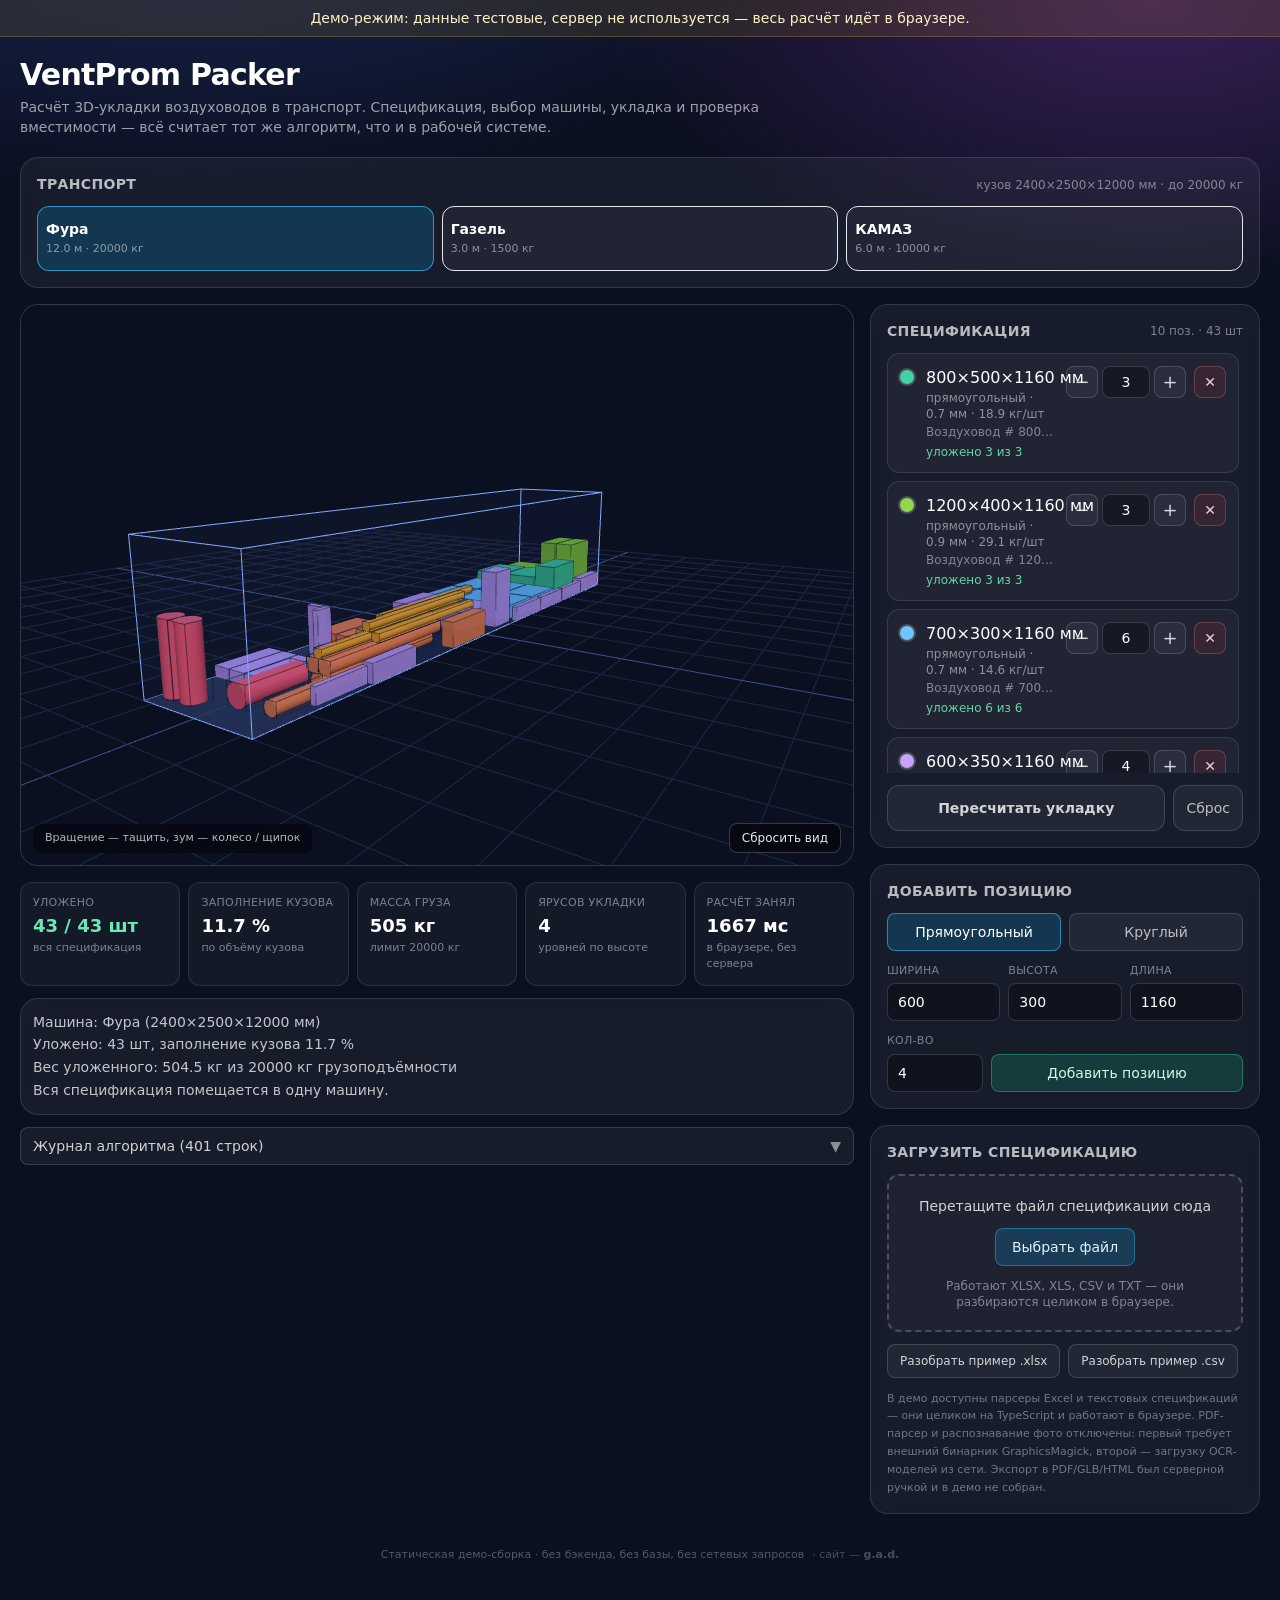
==== commit e8914868: "Заставка g.a.d. на обеих версиях Co-Authored-By: Claude Opus 5.5 (1M context) <noreply@anthropic.com" ====
--- a/index.html
+++ b/index.html
@@ -1 +1 @@
-<!DOCTYPE html><html lang="ru"><head><meta charSet="utf-8"/><meta name="viewport" content="width=device-width, initial-scale=1"/><link rel="stylesheet" href="./_next/static/css/5dc8d5e0cb462fd5.css" crossorigin="" data-precedence="next"/><link rel="preload" as="script" fetchPriority="low" href="./_next/static/chunks/webpack-1bdbf750f8ce03b9.js" crossorigin=""/><script src="./_next/static/chunks/1dd3208c-13e8533986d43a8e.js" async="" crossorigin=""></script><script src="./_next/static/chunks/53-e84982f29c3e1e26.js" async="" crossorigin=""></script><script src="./_next/static/chunks/main-app-4200537b83a737d2.js" async="" crossorigin=""></script><script src="./_next/static/chunks/98f82933-3f3537765ac89fdb.js" async=""></script><script src="./_next/static/chunks/app/page-45fb99b958c3b16e.js" async=""></script><link rel="icon" href="data:image/svg+xml,%3Csvg%20xmlns%3D%22http%3A%2F%2Fwww.w3.org%2F2000%2Fsvg%22%20viewBox%3D%220%200%2032%2032%22%3E%3Crect%20width%3D%2232%22%20height%3D%2232%22%20rx%3D%227%22%20fill%3D%22%230b1020%22%2F%3E%3Crect%20x%3D%225%22%20y%3D%228%22%20width%3D%2222%22%20height%3D%2214%22%20rx%3D%222%22%20fill%3D%22none%22%20stroke%3D%22%235b8cff%22%20stroke-width%3D%222%22%2F%3E%3Crect%20x%3D%228%22%20y%3D%2215%22%20width%3D%227%22%20height%3D%225%22%20fill%3D%22%2341d1a7%22%2F%3E%3Crect%20x%3D%2216%22%20y%3D%2212%22%20width%3D%228%22%20height%3D%228%22%20fill%3D%22%23ffb03a%22%2F%3E%3C%2Fsvg%3E"/><title>VentProm Packer — демо 3D-упаковки воздуховодов</title><meta name="description" content="Демо системы расчёта укладки воздуховодов в транспорт. Алгоритм упаковки считается прямо в браузере."/><script src="./_next/static/chunks/polyfills-c67a75d1b6f99dc8.js" crossorigin="" noModule=""></script></head><body><main class="min-h-screen bg-[radial-gradient(1200px_600px_at_15%_-10%,#1b2a5c_0%,transparent_60%),radial-gradient(1000px_500px_at_90%_0%,#3a1f57_0%,transparent_55%)] pb-14"><div class="sticky top-0 z-30 border-b border-amber-300/20 bg-amber-400/10 px-4 py-2 text-center text-[12px] text-amber-100 backdrop-blur-md sm:text-sm">Демо-режим: данные тестовые, сервер не используется — весь расчёт идёт в браузере.</div><div class="mx-auto w-full max-w-[1500px] px-3 pt-5 sm:px-5"><header class="mb-5"><h1 class="text-2xl font-bold tracking-tight text-white sm:text-3xl">VentProm Packer</h1><p class="mt-1 max-w-3xl text-sm text-white/60">Расчёт 3D-укладки воздуховодов в транспорт. Спецификация, выбор машины, укладка и проверка вместимости — всё считает тот же алгоритм, что и в рабочей системе.</p></header><section class="card mb-4 p-3 sm:p-4"><div class="mb-3 flex flex-wrap items-baseline justify-between gap-2"><h2 class="text-sm font-semibold uppercase tracking-wide text-white/70">Транспорт</h2></div><div class="grid grid-cols-3 gap-2"></div></section><div class="grid gap-4 xl:grid-cols-[minmax(0,1fr)_390px]"><div class="order-1 min-w-0 space-y-4"><section class="card overflow-hidden"><div class="relative h-[320px] sm:h-[420px] xl:h-[560px]"><div class="flex h-full flex-col items-center justify-center gap-2 px-6 text-center"><div class="h-8 w-8 animate-spin rounded-full border-2 border-white/20 border-t-sky-400"></div><p class="text-sm text-white/60">Считаем укладку…</p></div></div></section></div><div class="order-2 min-w-0 space-y-4"><section class="card p-3 sm:p-4"><div class="mb-3 flex items-center justify-between gap-2"><h2 class="text-sm font-semibold uppercase tracking-wide text-white/70">Спецификация</h2><span class="text-xs text-white/45">10<!-- --> поз. · <!-- -->43<!-- --> шт</span></div><ul class="thin-scroll max-h-[420px] space-y-2 overflow-y-auto pr-1"><li class="rounded-xl border p-3 transition-colors border-white/10 bg-white/[0.04] hover:bg-white/[0.08]"><div class="flex flex-wrap items-start gap-x-3 gap-y-2 sm:flex-nowrap"><span class="mt-1 h-3.5 w-3.5 shrink-0 rounded-full ring-2 ring-white/20" style="background-color:#41d1a7" aria-hidden="true"></span><div class="min-w-[9rem] flex-1 sm:min-w-0"><div class="flex flex-wrap items-baseline gap-x-2"><span class="whitespace-nowrap font-medium text-white">800×500×1160<!-- --> мм</span><span class="text-xs text-white/50">прямоугольный<!-- --> · 0.7 мм<!-- --> · 18.9 кг/шт</span></div><p class="mt-0.5 truncate text-xs text-white/45" title="Воздуховод # 800x500-1160 оц.0.70 [TDC/TDC]">Воздуховод # 800x500-1160 оц.0.70 [TDC/TDC]</p><p class="mt-1 text-xs text-amber-300/90">уложено 0 из 3 — 3 не влезло</p></div><div class="ml-auto flex shrink-0 items-center gap-1"><button type="button" aria-label="Уменьшить количество" class="h-8 w-8 rounded-lg border border-white/15 bg-white/5 text-lg leading-none text-white/80 hover:bg-white/15">−</button><input aria-label="Количество" type="number" min="1" class="h-8 w-12 rounded-lg border border-white/15 bg-black/30 text-center text-sm text-white outline-none focus:border-sky-400" value="3"/><button type="button" aria-label="Увеличить количество" class="h-8 w-8 rounded-lg border border-white/15 bg-white/5 text-lg leading-none text-white/80 hover:bg-white/15">+</button><button type="button" aria-label="Удалить позицию" class="ml-1 h-8 w-8 rounded-lg border border-rose-400/30 bg-rose-500/10 text-sm text-rose-200 hover:bg-rose-500/25">✕</button></div></div></li><li class="rounded-xl border p-3 transition-colors border-white/10 bg-white/[0.04] hover:bg-white/[0.08]"><div class="flex flex-wrap items-start gap-x-3 gap-y-2 sm:flex-nowrap"><span class="mt-1 h-3.5 w-3.5 shrink-0 rounded-full ring-2 ring-white/20" style="background-color:#8fd94a" aria-hidden="true"></span><div class="min-w-[9rem] flex-1 sm:min-w-0"><div class="flex flex-wrap items-baseline gap-x-2"><span class="whitespace-nowrap font-medium text-white">1200×400×1160<!-- --> мм</span><span class="text-xs text-white/50">прямоугольный<!-- --> · 0.9 мм<!-- --> · 29.1 кг/шт</span></div><p class="mt-0.5 truncate text-xs text-white/45" title="Воздуховод # 1200x400-1160 оц.0.90 [TDC/TDC]">Воздуховод # 1200x400-1160 оц.0.90 [TDC/TDC]</p><p class="mt-1 text-xs text-amber-300/90">уложено 0 из 3 — 3 не влезло</p></div><div class="ml-auto flex shrink-0 items-center gap-1"><button type="button" aria-label="Уменьшить количество" class="h-8 w-8 rounded-lg border border-white/15 bg-white/5 text-lg leading-none text-white/80 hover:bg-white/15">−</button><input aria-label="Количество" type="number" min="1" class="h-8 w-12 rounded-lg border border-white/15 bg-black/30 text-center text-sm text-white outline-none focus:border-sky-400" value="3"/><button type="button" aria-label="Увеличить количество" class="h-8 w-8 rounded-lg border border-white/15 bg-white/5 text-lg leading-none text-white/80 hover:bg-white/15">+</button><button type="button" aria-label="Удалить позицию" class="ml-1 h-8 w-8 rounded-lg border border-rose-400/30 bg-rose-500/10 text-sm text-rose-200 hover:bg-rose-500/25">✕</button></div></div></li><li class="rounded-xl border p-3 transition-colors border-white/10 bg-white/[0.04] hover:bg-white/[0.08]"><div class="flex flex-wrap items-start gap-x-3 gap-y-2 sm:flex-nowrap"><span class="mt-1 h-3.5 w-3.5 shrink-0 rounded-full ring-2 ring-white/20" style="background-color:#6ec6ff" aria-hidden="true"></span><div class="min-w-[9rem] flex-1 sm:min-w-0"><div class="flex flex-wrap items-baseline gap-x-2"><span class="whitespace-nowrap font-medium text-white">700×300×1160<!-- --> мм</span><span class="text-xs text-white/50">прямоугольный<!-- --> · 0.7 мм<!-- --> · 14.6 кг/шт</span></div><p class="mt-0.5 truncate text-xs text-white/45" title="Воздуховод # 700x300-1160 оц.0.70 [TDC/TDC]">Воздуховод # 700x300-1160 оц.0.70 [TDC/TDC]</p><p class="mt-1 text-xs text-amber-300/90">уложено 0 из 6 — 6 не влезло</p></div><div class="ml-auto flex shrink-0 items-center gap-1"><button type="button" aria-label="Уменьшить количество" class="h-8 w-8 rounded-lg border border-white/15 bg-white/5 text-lg leading-none text-white/80 hover:bg-white/15">−</button><input aria-label="Количество" type="number" min="1" class="h-8 w-12 rounded-lg border border-white/15 bg-black/30 text-center text-sm text-white outline-none focus:border-sky-400" value="6"/><button type="button" aria-label="Увеличить количество" class="h-8 w-8 rounded-lg border border-white/15 bg-white/5 text-lg leading-none text-white/80 hover:bg-white/15">+</button><button type="button" aria-label="Удалить позицию" class="ml-1 h-8 w-8 rounded-lg border border-rose-400/30 bg-rose-500/10 text-sm text-rose-200 hover:bg-rose-500/25">✕</button></div></div></li><li class="rounded-xl border p-3 transition-colors border-white/10 bg-white/[0.04] hover:bg-white/[0.08]"><div class="flex flex-wrap items-start gap-x-3 gap-y-2 sm:flex-nowrap"><span class="mt-1 h-3.5 w-3.5 shrink-0 rounded-full ring-2 ring-white/20" style="background-color:#c8a2ff" aria-hidden="true"></span><div class="min-w-[9rem] flex-1 sm:min-w-0"><div class="flex flex-wrap items-baseline gap-x-2"><span class="whitespace-nowrap font-medium text-white">600×350×1160<!-- --> мм</span><span class="text-xs text-white/50">прямоугольный<!-- --> · 0.7 мм<!-- --> · 13.8 кг/шт</span></div><p class="mt-0.5 truncate text-xs text-white/45" title="Воздуховод # 600x350-1160 оц.0.70 [TDC/TDC]">Воздуховод # 600x350-1160 оц.0.70 [TDC/TDC]</p><p class="mt-1 text-xs text-amber-300/90">уложено 0 из 4 — 4 не влезло</p></div><div class="ml-auto flex shrink-0 items-center gap-1"><button type="button" aria-label="Уменьшить количество" class="h-8 w-8 rounded-lg border border-white/15 bg-white/5 text-lg leading-none text-white/80 hover:bg-white/15">−</button><input aria-label="Количество" type="number" min="1" class="h-8 w-12 rounded-lg border border-white/15 bg-black/30 text-center text-sm text-white outline-none focus:border-sky-400" value="4"/><button type="button" aria-label="Увеличить количество" class="h-8 w-8 rounded-lg border border-white/15 bg-white/5 text-lg leading-none text-white/80 hover:bg-white/15">+</button><button type="button" aria-label="Удалить позицию" class="ml-1 h-8 w-8 rounded-lg border border-rose-400/30 bg-rose-500/10 text-sm text-rose-200 hover:bg-rose-500/25">✕</button></div></div></li><li class="rounded-xl border p-3 transition-colors border-white/10 bg-white/[0.04] hover:bg-white/[0.08]"><div class="flex flex-wrap items-start gap-x-3 gap-y-2 sm:flex-nowrap"><span class="mt-1 h-3.5 w-3.5 shrink-0 rounded-full ring-2 ring-white/20" style="background-color:#ff8a5c" aria-hidden="true"></span><div class="min-w-[9rem] flex-1 sm:min-w-0"><div class="flex flex-wrap items-baseline gap-x-2"><span class="whitespace-nowrap font-medium text-white">500×250×1160<!-- --> мм</span><span class="text-xs text-white/50">прямоугольный<!-- --> · 0.7 мм<!-- --> · 10.9 кг/шт</span></div><p class="mt-0.5 truncate text-xs text-white/45" title="Воздуховод # 500x250-1160 оц.0.70 [Шина 30]">Воздуховод # 500x250-1160 оц.0.70 [Шина 30]</p><p class="mt-1 text-xs text-amber-300/90">уложено 0 из 4 — 4 не влезло</p></div><div class="ml-auto flex shrink-0 items-center gap-1"><button type="button" aria-label="Уменьшить количество" class="h-8 w-8 rounded-lg border border-white/15 bg-white/5 text-lg leading-none text-white/80 hover:bg-white/15">−</button><input aria-label="Количество" type="number" min="1" class="h-8 w-12 rounded-lg border border-white/15 bg-black/30 text-center text-sm text-white outline-none focus:border-sky-400" value="4"/><button type="button" aria-label="Увеличить количество" class="h-8 w-8 rounded-lg border border-white/15 bg-white/5 text-lg leading-none text-white/80 hover:bg-white/15">+</button><button type="button" aria-label="Удалить позицию" class="ml-1 h-8 w-8 rounded-lg border border-rose-400/30 bg-rose-500/10 text-sm text-rose-200 hover:bg-rose-500/25">✕</button></div></div></li><li class="rounded-xl border p-3 transition-colors border-white/10 bg-white/[0.04] hover:bg-white/[0.08]"><div class="flex flex-wrap items-start gap-x-3 gap-y-2 sm:flex-nowrap"><span class="mt-1 h-3.5 w-3.5 shrink-0 rounded-full ring-2 ring-white/20" style="background-color:#c8a2ff" aria-hidden="true"></span><div class="min-w-[9rem] flex-1 sm:min-w-0"><div class="flex flex-wrap items-baseline gap-x-2"><span class="whitespace-nowrap font-medium text-white">350×200×1160<!-- --> мм</span><span class="text-xs text-white/50">прямоугольный<!-- --> · 0.5 мм<!-- --> · 7 кг/шт</span></div><p class="mt-0.5 truncate text-xs text-white/45" title="Воздуховод # 350x200-1160 оц.0.50 [Шина 20]">Воздуховод # 350x200-1160 оц.0.50 [Шина 20]</p><p class="mt-1 text-xs text-amber-300/90">уложено 0 из 5 — 5 не влезло</p></div><div class="ml-auto flex shrink-0 items-center gap-1"><button type="button" aria-label="Уменьшить количество" class="h-8 w-8 rounded-lg border border-white/15 bg-white/5 text-lg leading-none text-white/80 hover:bg-white/15">−</button><input aria-label="Количество" type="number" min="1" class="h-8 w-12 rounded-lg border border-white/15 bg-black/30 text-center text-sm text-white outline-none focus:border-sky-400" value="5"/><button type="button" aria-label="Увеличить количество" class="h-8 w-8 rounded-lg border border-white/15 bg-white/5 text-lg leading-none text-white/80 hover:bg-white/15">+</button><button type="button" aria-label="Удалить позицию" class="ml-1 h-8 w-8 rounded-lg border border-rose-400/30 bg-rose-500/10 text-sm text-rose-200 hover:bg-rose-500/25">✕</button></div></div></li><li class="rounded-xl border p-3 transition-colors border-white/10 bg-white/[0.04] hover:bg-white/[0.08]"><div class="flex flex-wrap items-start gap-x-3 gap-y-2 sm:flex-nowrap"><span class="mt-1 h-3.5 w-3.5 shrink-0 rounded-full ring-2 ring-white/20" style="background-color:#c8a2ff" aria-hidden="true"></span><div class="min-w-[9rem] flex-1 sm:min-w-0"><div class="flex flex-wrap items-baseline gap-x-2"><span class="whitespace-nowrap font-medium text-white">300×100×1160<!-- --> мм</span><span class="text-xs text-white/50">прямоугольный<!-- --> · 0.5 мм<!-- --> · 3.6 кг/шт</span></div><p class="mt-0.5 truncate text-xs text-white/45" title="Воздуховод # 300x100-1160 оц.0.50 [Шина 20]">Воздуховод # 300x100-1160 оц.0.50 [Шина 20]</p><p class="mt-1 text-xs text-amber-300/90">уложено 0 из 6 — 6 не влезло</p></div><div class="ml-auto flex shrink-0 items-center gap-1"><button type="button" aria-label="Уменьшить количество" class="h-8 w-8 rounded-lg border border-white/15 bg-white/5 text-lg leading-none text-white/80 hover:bg-white/15">−</button><input aria-label="Количество" type="number" min="1" class="h-8 w-12 rounded-lg border border-white/15 bg-black/30 text-center text-sm text-white outline-none focus:border-sky-400" value="6"/><button type="button" aria-label="Увеличить количество" class="h-8 w-8 rounded-lg border border-white/15 bg-white/5 text-lg leading-none text-white/80 hover:bg-white/15">+</button><button type="button" aria-label="Удалить позицию" class="ml-1 h-8 w-8 rounded-lg border border-rose-400/30 bg-rose-500/10 text-sm text-rose-200 hover:bg-rose-500/25">✕</button></div></div></li><li class="rounded-xl border p-3 transition-colors border-white/10 bg-white/[0.04] hover:bg-white/[0.08]"><div class="flex flex-wrap items-start gap-x-3 gap-y-2 sm:flex-nowrap"><span class="mt-1 h-3.5 w-3.5 shrink-0 rounded-full ring-2 ring-white/20" style="background-color:#ff5f7e" aria-hidden="true"></span><div class="min-w-[9rem] flex-1 sm:min-w-0"><div class="flex flex-wrap items-baseline gap-x-2"><span class="whitespace-nowrap font-medium text-white">Ø400×1250<!-- --> мм</span><span class="text-xs text-white/50">круглый<!-- --> · 0.7 мм<!-- --> · 9.6 кг/шт</span></div><p class="mt-0.5 truncate text-xs text-white/45" title="Воздуховод спир.-навивной Ф400-1250 оц.СТ">Воздуховод спир.-навивной Ф400-1250 оц.СТ</p><p class="mt-1 text-xs text-amber-300/90">уложено 0 из 3 — 3 не влезло</p></div><div class="ml-auto flex shrink-0 items-center gap-1"><button type="button" aria-label="Уменьшить количество" class="h-8 w-8 rounded-lg border border-white/15 bg-white/5 text-lg leading-none text-white/80 hover:bg-white/15">−</button><input aria-label="Количество" type="number" min="1" class="h-8 w-12 rounded-lg border border-white/15 bg-black/30 text-center text-sm text-white outline-none focus:border-sky-400" value="3"/><button type="button" aria-label="Увеличить количество" class="h-8 w-8 rounded-lg border border-white/15 bg-white/5 text-lg leading-none text-white/80 hover:bg-white/15">+</button><button type="button" aria-label="Удалить позицию" class="ml-1 h-8 w-8 rounded-lg border border-rose-400/30 bg-rose-500/10 text-sm text-rose-200 hover:bg-rose-500/25">✕</button></div></div></li><li class="rounded-xl border p-3 transition-colors border-white/10 bg-white/[0.04] hover:bg-white/[0.08]"><div class="flex flex-wrap items-start gap-x-3 gap-y-2 sm:flex-nowrap"><span class="mt-1 h-3.5 w-3.5 shrink-0 rounded-full ring-2 ring-white/20" style="background-color:#ff8a5c" aria-hidden="true"></span><div class="min-w-[9rem] flex-1 sm:min-w-0"><div class="flex flex-wrap items-baseline gap-x-2"><span class="whitespace-nowrap font-medium text-white">Ø250×3000<!-- --> мм</span><span class="text-xs text-white/50">круглый<!-- --> · 0.5 мм<!-- --> · 12.3 кг/шт</span></div><p class="mt-0.5 truncate text-xs text-white/45" title="Воздуховод спир.-навивной Ф250-3000 оц.СТ">Воздуховод спир.-навивной Ф250-3000 оц.СТ</p><p class="mt-1 text-xs text-amber-300/90">уложено 0 из 4 — 4 не влезло</p></div><div class="ml-auto flex shrink-0 items-center gap-1"><button type="button" aria-label="Уменьшить количество" class="h-8 w-8 rounded-lg border border-white/15 bg-white/5 text-lg leading-none text-white/80 hover:bg-white/15">−</button><input aria-label="Количество" type="number" min="1" class="h-8 w-12 rounded-lg border border-white/15 bg-black/30 text-center text-sm text-white outline-none focus:border-sky-400" value="4"/><button type="button" aria-label="Увеличить количество" class="h-8 w-8 rounded-lg border border-white/15 bg-white/5 text-lg leading-none text-white/80 hover:bg-white/15">+</button><button type="button" aria-label="Удалить позицию" class="ml-1 h-8 w-8 rounded-lg border border-rose-400/30 bg-rose-500/10 text-sm text-rose-200 hover:bg-rose-500/25">✕</button></div></div></li><li class="rounded-xl border p-3 transition-colors border-white/10 bg-white/[0.04] hover:bg-white/[0.08]"><div class="flex flex-wrap items-start gap-x-3 gap-y-2 sm:flex-nowrap"><span class="mt-1 h-3.5 w-3.5 shrink-0 rounded-full ring-2 ring-white/20" style="background-color:#ffb03a" aria-hidden="true"></span><div class="min-w-[9rem] flex-1 sm:min-w-0"><div class="flex flex-wrap items-baseline gap-x-2"><span class="whitespace-nowrap font-medium text-white">Ø160×3000<!-- --> мм</span><span class="text-xs text-white/50">круглый<!-- --> · 0.5 мм<!-- --> · 7.9 кг/шт</span></div><p class="mt-0.5 truncate text-xs text-white/45" title="Воздуховод спир.-навивной Ф160-3000 оц.СТ">Воздуховод спир.-навивной Ф160-3000 оц.СТ</p><p class="mt-1 text-xs text-amber-300/90">уложено 0 из 5 — 5 не влезло</p></div><div class="ml-auto flex shrink-0 items-center gap-1"><button type="button" aria-label="Уменьшить количество" class="h-8 w-8 rounded-lg border border-white/15 bg-white/5 text-lg leading-none text-white/80 hover:bg-white/15">−</button><input aria-label="Количество" type="number" min="1" class="h-8 w-12 rounded-lg border border-white/15 bg-black/30 text-center text-sm text-white outline-none focus:border-sky-400" value="5"/><button type="button" aria-label="Увеличить количество" class="h-8 w-8 rounded-lg border border-white/15 bg-white/5 text-lg leading-none text-white/80 hover:bg-white/15">+</button><button type="button" aria-label="Удалить позицию" class="ml-1 h-8 w-8 rounded-lg border border-rose-400/30 bg-rose-500/10 text-sm text-rose-200 hover:bg-rose-500/25">✕</button></div></div></li></ul><div class="mt-3 flex gap-2"><button type="button" disabled="" class="flex-1 rounded-xl px-4 py-3 text-sm font-semibold transition-colors disabled:opacity-50 border border-white/15 bg-white/5 text-white/80 hover:bg-white/12">Считаем…</button><button type="button" class="rounded-xl border border-white/15 bg-white/5 px-3 py-3 text-sm text-white/70 hover:bg-white/12">Сброс</button></div></section><section class="card p-3 sm:p-4"><h2 class="mb-3 text-sm font-semibold uppercase tracking-wide text-white/70">Добавить позицию</h2><form class="space-y-3"><div class="flex gap-2"><button type="button" class="flex-1 rounded-lg border px-3 py-2 text-sm transition-colors border-sky-400/60 bg-sky-500/20 text-white">Прямоугольный</button><button type="button" class="flex-1 rounded-lg border px-3 py-2 text-sm transition-colors border-white/15 bg-white/5 text-white/70 hover:bg-white/10">Круглый</button></div><div class="grid grid-cols-3 gap-2"><div><label class="mb-1 block text-[11px] uppercase tracking-wide text-white/45" for="add-w">Ширина</label><input id="add-w" class="w-full rounded-lg border border-white/15 bg-black/30 px-2.5 py-2 text-sm text-white outline-none focus:border-sky-400" type="number" value="600"/></div><div><label class="mb-1 block text-[11px] uppercase tracking-wide text-white/45" for="add-h">Высота</label><input id="add-h" class="w-full rounded-lg border border-white/15 bg-black/30 px-2.5 py-2 text-sm text-white outline-none focus:border-sky-400" type="number" value="300"/></div><div><label class="mb-1 block text-[11px] uppercase tracking-wide text-white/45" for="add-l">Длина</label><input id="add-l" class="w-full rounded-lg border border-white/15 bg-black/30 px-2.5 py-2 text-sm text-white outline-none focus:border-sky-400" type="number" value="1160"/></div></div><div class="flex items-end gap-2"><div class="w-24"><label class="mb-1 block text-[11px] uppercase tracking-wide text-white/45" for="add-qty">Кол-во</label><input id="add-qty" class="w-full rounded-lg border border-white/15 bg-black/30 px-2.5 py-2 text-sm text-white outline-none focus:border-sky-400" type="number" min="1" value="4"/></div><button type="submit" class="flex-1 rounded-lg border border-emerald-400/40 bg-emerald-500/20 px-4 py-2 text-sm font-medium text-emerald-100 hover:bg-emerald-500/35">Добавить позицию</button></div></form></section><section class="card p-3 sm:p-4"><h2 class="mb-3 text-sm font-semibold uppercase tracking-wide text-white/70">Загрузить спецификацию</h2><div class="rounded-xl border-2 border-dashed p-5 text-center transition-colors border-white/20 bg-white/[0.03]"><input type="file" multiple="" accept=".xlsx,.xls,.csv,.txt" class="hidden" disabled=""/><p class="text-sm text-white/80">Перетащите файл спецификации сюда</p><button type="button" disabled="" class="mt-3 rounded-lg border border-sky-400/40 bg-sky-500/20 px-4 py-2 text-sm font-medium text-sky-100 hover:bg-sky-500/35 disabled:opacity-50">Выбрать файл</button><p class="mt-3 text-xs text-white/45">Работают XLSX, XLS, CSV и TXT — они разбираются целиком в браузере.</p></div><div class="mt-3 flex flex-wrap gap-2"><button type="button" class="rounded-lg border border-white/15 bg-white/5 px-3 py-2 text-xs text-white/80 hover:bg-white/12">Разобрать пример .xlsx</button><button type="button" class="rounded-lg border border-white/15 bg-white/5 px-3 py-2 text-xs text-white/80 hover:bg-white/12">Разобрать пример .csv</button></div><p class="mt-3 text-[11px] leading-relaxed text-white/40">В демо доступны парсеры Excel и текстовых спецификаций — они целиком на TypeScript и работают в браузере. PDF-парсер и распознавание фото отключены: первый требует внешний бинарник GraphicsMagick, второй — загрузку OCR-моделей из сети. Экспорт в PDF/GLB/HTML был серверной ручкой и в демо не собран.</p></section></div></div><footer class="mt-8 px-2 text-center text-[11px] leading-relaxed text-white/30">Статическая демо-сборка · без бэкенда, без базы, без сетевых запросов</footer></div></main><script src="./_next/static/chunks/webpack-1bdbf750f8ce03b9.js" crossorigin="" async=""></script><script>(self.__next_f=self.__next_f||[]).push([0]);self.__next_f.push([2,null])</script><script>self.__next_f.push([1,"1:HL[\"./_next/static/css/5dc8d5e0cb462fd5.css\",\"style\",{\"crossOrigin\":\"\"}]\n0:\"$L2\"\n"])</script><script>self.__next_f.push([1,"3:I[1999,[],\"\"]\n5:I[433,[],\"\"]\n6:I[9305,[],\"\"]\n7:I[5236,[],\"\"]\n9:I[5115,[],\"\"]\na:I[1079,[\"65\",\"static/chunks/98f82933-3f3537765ac89fdb.js\",\"931\",\"static/chunks/app/page-45fb99b958c3b16e.js\"],\"\"]\n"])</script><script>self.__next_f.push([1,"2:[[[\"$\",\"link\",\"0\",{\"rel\":\"stylesheet\",\"href\":\"./_next/static/css/5dc8d5e0cb462fd5.css\",\"precedence\":\"next\",\"crossOrigin\":\"\"}]],[\"$\",\"$L3\",null,{\"buildId\":\"FW2Z_2Zc2LKSsGgBJvOTz\",\"assetPrefix\":\".\",\"initialCanonicalUrl\":\"/\",\"initialTree\":[\"\",{\"children\":[\"__PAGE__\",{}]},\"$undefined\",\"$undefined\",true],\"initialHead\":[false,\"$L4\"],\"globalErrorComponent\":\"$5\",\"children\":[null,[\"$\",\"html\",null,{\"lang\":\"ru\",\"children\":[[\"$\",\"head\",null,{\"children\":[\"$\",\"link\",null,{\"rel\":\"icon\",\"href\":\"data:image/svg+xml,%3Csvg%20xmlns%3D%22http%3A%2F%2Fwww.w3.org%2F2000%2Fsvg%22%20viewBox%3D%220%200%2032%2032%22%3E%3Crect%20width%3D%2232%22%20height%3D%2232%22%20rx%3D%227%22%20fill%3D%22%230b1020%22%2F%3E%3Crect%20x%3D%225%22%20y%3D%228%22%20width%3D%2222%22%20height%3D%2214%22%20rx%3D%222%22%20fill%3D%22none%22%20stroke%3D%22%235b8cff%22%20stroke-width%3D%222%22%2F%3E%3Crect%20x%3D%228%22%20y%3D%2215%22%20width%3D%227%22%20height%3D%225%22%20fill%3D%22%2341d1a7%22%2F%3E%3Crect%20x%3D%2216%22%20y%3D%2212%22%20width%3D%228%22%20height%3D%228%22%20fill%3D%22%23ffb03a%22%2F%3E%3C%2Fsvg%3E\"}]}],[\"$\",\"body\",null,{\"children\":[\"$\",\"$L6\",null,{\"parallelRouterKey\":\"children\",\"segmentPath\":[\"children\"],\"loading\":\"$undefined\",\"loadingStyles\":\"$undefined\",\"loadingScripts\":\"$undefined\",\"hasLoading\":false,\"error\":\"$undefined\",\"errorStyles\":\"$undefined\",\"errorScripts\":\"$undefined\",\"template\":[\"$\",\"$L7\",null,{}],\"templateStyles\":\"$undefined\",\"templateScripts\":\"$undefined\",\"notFound\":[[\"$\",\"title\",null,{\"children\":\"404: This page could not be found.\"}],[\"$\",\"div\",null,{\"style\":{\"fontFamily\":\"system-ui,\\\"Segoe UI\\\",Roboto,Helvetica,Arial,sans-serif,\\\"Apple Color Emoji\\\",\\\"Segoe UI Emoji\\\"\",\"height\":\"100vh\",\"textAlign\":\"center\",\"display\":\"flex\",\"flexDirection\":\"column\",\"alignItems\":\"center\",\"justifyContent\":\"center\"},\"children\":[\"$\",\"div\",null,{\"children\":[[\"$\",\"style\",null,{\"dangerouslySetInnerHTML\":{\"__html\":\"body{color:#000;background:#fff;margin:0}.next-error-h1{border-right:1px solid rgba(0,0,0,.3)}@media (prefers-color-scheme:dark){body{color:#fff;background:#000}.next-error-h1{border-right:1px solid rgba(255,255,255,.3)}}\"}}],[\"$\",\"h1\",null,{\"className\":\"next-error-h1\",\"style\":{\"display\":\"inline-block\",\"margin\":\"0 20px 0 0\",\"padding\":\"0 23px 0 0\",\"fontSize\":24,\"fontWeight\":500,\"verticalAlign\":\"top\",\"lineHeight\":\"49px\"},\"children\":\"404\"}],[\"$\",\"div\",null,{\"style\":{\"display\":\"inline-block\"},\"children\":[\"$\",\"h2\",null,{\"style\":{\"fontSize\":14,\"fontWeight\":400,\"lineHeight\":\"49px\",\"margin\":0},\"children\":\"This page could not be found.\"}]}]]}]}]],\"notFoundStyles\":[],\"initialChildNode\":[\"$L8\",[\"$\",\"$L9\",null,{\"propsForComponent\":{\"params\":{}},\"Component\":\"$a\",\"isStaticGeneration\":true}],null],\"childPropSegment\":\"__PAGE__\",\"styles\":null}]}]]}],null]}]]\n"])</script><script>self.__next_f.push([1,"4:[[\"$\",\"meta\",\"0\",{\"name\":\"viewport\",\"content\":\"width=device-width, initial-scale=1\"}],[\"$\",\"meta\",\"1\",{\"charSet\":\"utf-8\"}],[\"$\",\"title\",\"2\",{\"children\":\"VentProm Packer — демо 3D-упаковки воздуховодов\"}],[\"$\",\"meta\",\"3\",{\"name\":\"description\",\"content\":\"Демо системы расчёта укладки воздуховодов в транспорт. Алгоритм упаковки считается прямо в браузере.\"}]]\n8:null\n"])</script><script>self.__next_f.push([1,""])</script></body></html>+<!DOCTYPE html><html lang="ru"><head><meta charSet="utf-8"/><script src="/works/js/gad-loader.js"></script><meta name="viewport" content="width=device-width, initial-scale=1"/><link rel="stylesheet" href="./_next/static/css/5dc8d5e0cb462fd5.css" crossorigin="" data-precedence="next"/><link rel="preload" as="script" fetchPriority="low" href="./_next/static/chunks/webpack-1bdbf750f8ce03b9.js" crossorigin=""/><script src="./_next/static/chunks/1dd3208c-13e8533986d43a8e.js" async="" crossorigin=""></script><script src="./_next/static/chunks/53-e84982f29c3e1e26.js" async="" crossorigin=""></script><script src="./_next/static/chunks/main-app-4200537b83a737d2.js" async="" crossorigin=""></script><script src="./_next/static/chunks/98f82933-3f3537765ac89fdb.js" async=""></script><script src="./_next/static/chunks/app/page-45fb99b958c3b16e.js" async=""></script><link rel="icon" href="data:image/svg+xml,%3Csvg%20xmlns%3D%22http%3A%2F%2Fwww.w3.org%2F2000%2Fsvg%22%20viewBox%3D%220%200%2032%2032%22%3E%3Crect%20width%3D%2232%22%20height%3D%2232%22%20rx%3D%227%22%20fill%3D%22%230b1020%22%2F%3E%3Crect%20x%3D%225%22%20y%3D%228%22%20width%3D%2222%22%20height%3D%2214%22%20rx%3D%222%22%20fill%3D%22none%22%20stroke%3D%22%235b8cff%22%20stroke-width%3D%222%22%2F%3E%3Crect%20x%3D%228%22%20y%3D%2215%22%20width%3D%227%22%20height%3D%225%22%20fill%3D%22%2341d1a7%22%2F%3E%3Crect%20x%3D%2216%22%20y%3D%2212%22%20width%3D%228%22%20height%3D%228%22%20fill%3D%22%23ffb03a%22%2F%3E%3C%2Fsvg%3E"/><title>VentProm Packer — демо 3D-упаковки воздуховодов</title><meta name="description" content="Демо системы расчёта укладки воздуховодов в транспорт. Алгоритм упаковки считается прямо в браузере."/><script src="./_next/static/chunks/polyfills-c67a75d1b6f99dc8.js" crossorigin="" noModule=""></script></head><body><main class="min-h-screen bg-[radial-gradient(1200px_600px_at_15%_-10%,#1b2a5c_0%,transparent_60%),radial-gradient(1000px_500px_at_90%_0%,#3a1f57_0%,transparent_55%)] pb-14"><div class="sticky top-0 z-30 border-b border-amber-300/20 bg-amber-400/10 px-4 py-2 text-center text-[12px] text-amber-100 backdrop-blur-md sm:text-sm">Демо-режим: данные тестовые, сервер не используется — весь расчёт идёт в браузере.</div><div class="mx-auto w-full max-w-[1500px] px-3 pt-5 sm:px-5"><header class="mb-5"><h1 class="text-2xl font-bold tracking-tight text-white sm:text-3xl">VentProm Packer</h1><p class="mt-1 max-w-3xl text-sm text-white/60">Расчёт 3D-укладки воздуховодов в транспорт. Спецификация, выбор машины, укладка и проверка вместимости — всё считает тот же алгоритм, что и в рабочей системе.</p></header><section class="card mb-4 p-3 sm:p-4"><div class="mb-3 flex flex-wrap items-baseline justify-between gap-2"><h2 class="text-sm font-semibold uppercase tracking-wide text-white/70">Транспорт</h2></div><div class="grid grid-cols-3 gap-2"></div></section><div class="grid gap-4 xl:grid-cols-[minmax(0,1fr)_390px]"><div class="order-1 min-w-0 space-y-4"><section class="card overflow-hidden"><div class="relative h-[320px] sm:h-[420px] xl:h-[560px]"><div class="flex h-full flex-col items-center justify-center gap-2 px-6 text-center"><div class="h-8 w-8 animate-spin rounded-full border-2 border-white/20 border-t-sky-400"></div><p class="text-sm text-white/60">Считаем укладку…</p></div></div></section></div><div class="order-2 min-w-0 space-y-4"><section class="card p-3 sm:p-4"><div class="mb-3 flex items-center justify-between gap-2"><h2 class="text-sm font-semibold uppercase tracking-wide text-white/70">Спецификация</h2><span class="text-xs text-white/45">10<!-- --> поз. · <!-- -->43<!-- --> шт</span></div><ul class="thin-scroll max-h-[420px] space-y-2 overflow-y-auto pr-1"><li class="rounded-xl border p-3 transition-colors border-white/10 bg-white/[0.04] hover:bg-white/[0.08]"><div class="flex flex-wrap items-start gap-x-3 gap-y-2 sm:flex-nowrap"><span class="mt-1 h-3.5 w-3.5 shrink-0 rounded-full ring-2 ring-white/20" style="background-color:#41d1a7" aria-hidden="true"></span><div class="min-w-[9rem] flex-1 sm:min-w-0"><div class="flex flex-wrap items-baseline gap-x-2"><span class="whitespace-nowrap font-medium text-white">800×500×1160<!-- --> мм</span><span class="text-xs text-white/50">прямоугольный<!-- --> · 0.7 мм<!-- --> · 18.9 кг/шт</span></div><p class="mt-0.5 truncate text-xs text-white/45" title="Воздуховод # 800x500-1160 оц.0.70 [TDC/TDC]">Воздуховод # 800x500-1160 оц.0.70 [TDC/TDC]</p><p class="mt-1 text-xs text-amber-300/90">уложено 0 из 3 — 3 не влезло</p></div><div class="ml-auto flex shrink-0 items-center gap-1"><button type="button" aria-label="Уменьшить количество" class="h-8 w-8 rounded-lg border border-white/15 bg-white/5 text-lg leading-none text-white/80 hover:bg-white/15">−</button><input aria-label="Количество" type="number" min="1" class="h-8 w-12 rounded-lg border border-white/15 bg-black/30 text-center text-sm text-white outline-none focus:border-sky-400" value="3"/><button type="button" aria-label="Увеличить количество" class="h-8 w-8 rounded-lg border border-white/15 bg-white/5 text-lg leading-none text-white/80 hover:bg-white/15">+</button><button type="button" aria-label="Удалить позицию" class="ml-1 h-8 w-8 rounded-lg border border-rose-400/30 bg-rose-500/10 text-sm text-rose-200 hover:bg-rose-500/25">✕</button></div></div></li><li class="rounded-xl border p-3 transition-colors border-white/10 bg-white/[0.04] hover:bg-white/[0.08]"><div class="flex flex-wrap items-start gap-x-3 gap-y-2 sm:flex-nowrap"><span class="mt-1 h-3.5 w-3.5 shrink-0 rounded-full ring-2 ring-white/20" style="background-color:#8fd94a" aria-hidden="true"></span><div class="min-w-[9rem] flex-1 sm:min-w-0"><div class="flex flex-wrap items-baseline gap-x-2"><span class="whitespace-nowrap font-medium text-white">1200×400×1160<!-- --> мм</span><span class="text-xs text-white/50">прямоугольный<!-- --> · 0.9 мм<!-- --> · 29.1 кг/шт</span></div><p class="mt-0.5 truncate text-xs text-white/45" title="Воздуховод # 1200x400-1160 оц.0.90 [TDC/TDC]">Воздуховод # 1200x400-1160 оц.0.90 [TDC/TDC]</p><p class="mt-1 text-xs text-amber-300/90">уложено 0 из 3 — 3 не влезло</p></div><div class="ml-auto flex shrink-0 items-center gap-1"><button type="button" aria-label="Уменьшить количество" class="h-8 w-8 rounded-lg border border-white/15 bg-white/5 text-lg leading-none text-white/80 hover:bg-white/15">−</button><input aria-label="Количество" type="number" min="1" class="h-8 w-12 rounded-lg border border-white/15 bg-black/30 text-center text-sm text-white outline-none focus:border-sky-400" value="3"/><button type="button" aria-label="Увеличить количество" class="h-8 w-8 rounded-lg border border-white/15 bg-white/5 text-lg leading-none text-white/80 hover:bg-white/15">+</button><button type="button" aria-label="Удалить позицию" class="ml-1 h-8 w-8 rounded-lg border border-rose-400/30 bg-rose-500/10 text-sm text-rose-200 hover:bg-rose-500/25">✕</button></div></div></li><li class="rounded-xl border p-3 transition-colors border-white/10 bg-white/[0.04] hover:bg-white/[0.08]"><div class="flex flex-wrap items-start gap-x-3 gap-y-2 sm:flex-nowrap"><span class="mt-1 h-3.5 w-3.5 shrink-0 rounded-full ring-2 ring-white/20" style="background-color:#6ec6ff" aria-hidden="true"></span><div class="min-w-[9rem] flex-1 sm:min-w-0"><div class="flex flex-wrap items-baseline gap-x-2"><span class="whitespace-nowrap font-medium text-white">700×300×1160<!-- --> мм</span><span class="text-xs text-white/50">прямоугольный<!-- --> · 0.7 мм<!-- --> · 14.6 кг/шт</span></div><p class="mt-0.5 truncate text-xs text-white/45" title="Воздуховод # 700x300-1160 оц.0.70 [TDC/TDC]">Воздуховод # 700x300-1160 оц.0.70 [TDC/TDC]</p><p class="mt-1 text-xs text-amber-300/90">уложено 0 из 6 — 6 не влезло</p></div><div class="ml-auto flex shrink-0 items-center gap-1"><button type="button" aria-label="Уменьшить количество" class="h-8 w-8 rounded-lg border border-white/15 bg-white/5 text-lg leading-none text-white/80 hover:bg-white/15">−</button><input aria-label="Количество" type="number" min="1" class="h-8 w-12 rounded-lg border border-white/15 bg-black/30 text-center text-sm text-white outline-none focus:border-sky-400" value="6"/><button type="button" aria-label="Увеличить количество" class="h-8 w-8 rounded-lg border border-white/15 bg-white/5 text-lg leading-none text-white/80 hover:bg-white/15">+</button><button type="button" aria-label="Удалить позицию" class="ml-1 h-8 w-8 rounded-lg border border-rose-400/30 bg-rose-500/10 text-sm text-rose-200 hover:bg-rose-500/25">✕</button></div></div></li><li class="rounded-xl border p-3 transition-colors border-white/10 bg-white/[0.04] hover:bg-white/[0.08]"><div class="flex flex-wrap items-start gap-x-3 gap-y-2 sm:flex-nowrap"><span class="mt-1 h-3.5 w-3.5 shrink-0 rounded-full ring-2 ring-white/20" style="background-color:#c8a2ff" aria-hidden="true"></span><div class="min-w-[9rem] flex-1 sm:min-w-0"><div class="flex flex-wrap items-baseline gap-x-2"><span class="whitespace-nowrap font-medium text-white">600×350×1160<!-- --> мм</span><span class="text-xs text-white/50">прямоугольный<!-- --> · 0.7 мм<!-- --> · 13.8 кг/шт</span></div><p class="mt-0.5 truncate text-xs text-white/45" title="Воздуховод # 600x350-1160 оц.0.70 [TDC/TDC]">Воздуховод # 600x350-1160 оц.0.70 [TDC/TDC]</p><p class="mt-1 text-xs text-amber-300/90">уложено 0 из 4 — 4 не влезло</p></div><div class="ml-auto flex shrink-0 items-center gap-1"><button type="button" aria-label="Уменьшить количество" class="h-8 w-8 rounded-lg border border-white/15 bg-white/5 text-lg leading-none text-white/80 hover:bg-white/15">−</button><input aria-label="Количество" type="number" min="1" class="h-8 w-12 rounded-lg border border-white/15 bg-black/30 text-center text-sm text-white outline-none focus:border-sky-400" value="4"/><button type="button" aria-label="Увеличить количество" class="h-8 w-8 rounded-lg border border-white/15 bg-white/5 text-lg leading-none text-white/80 hover:bg-white/15">+</button><button type="button" aria-label="Удалить позицию" class="ml-1 h-8 w-8 rounded-lg border border-rose-400/30 bg-rose-500/10 text-sm text-rose-200 hover:bg-rose-500/25">✕</button></div></div></li><li class="rounded-xl border p-3 transition-colors border-white/10 bg-white/[0.04] hover:bg-white/[0.08]"><div class="flex flex-wrap items-start gap-x-3 gap-y-2 sm:flex-nowrap"><span class="mt-1 h-3.5 w-3.5 shrink-0 rounded-full ring-2 ring-white/20" style="background-color:#ff8a5c" aria-hidden="true"></span><div class="min-w-[9rem] flex-1 sm:min-w-0"><div class="flex flex-wrap items-baseline gap-x-2"><span class="whitespace-nowrap font-medium text-white">500×250×1160<!-- --> мм</span><span class="text-xs text-white/50">прямоугольный<!-- --> · 0.7 мм<!-- --> · 10.9 кг/шт</span></div><p class="mt-0.5 truncate text-xs text-white/45" title="Воздуховод # 500x250-1160 оц.0.70 [Шина 30]">Воздуховод # 500x250-1160 оц.0.70 [Шина 30]</p><p class="mt-1 text-xs text-amber-300/90">уложено 0 из 4 — 4 не влезло</p></div><div class="ml-auto flex shrink-0 items-center gap-1"><button type="button" aria-label="Уменьшить количество" class="h-8 w-8 rounded-lg border border-white/15 bg-white/5 text-lg leading-none text-white/80 hover:bg-white/15">−</button><input aria-label="Количество" type="number" min="1" class="h-8 w-12 rounded-lg border border-white/15 bg-black/30 text-center text-sm text-white outline-none focus:border-sky-400" value="4"/><button type="button" aria-label="Увеличить количество" class="h-8 w-8 rounded-lg border border-white/15 bg-white/5 text-lg leading-none text-white/80 hover:bg-white/15">+</button><button type="button" aria-label="Удалить позицию" class="ml-1 h-8 w-8 rounded-lg border border-rose-400/30 bg-rose-500/10 text-sm text-rose-200 hover:bg-rose-500/25">✕</button></div></div></li><li class="rounded-xl border p-3 transition-colors border-white/10 bg-white/[0.04] hover:bg-white/[0.08]"><div class="flex flex-wrap items-start gap-x-3 gap-y-2 sm:flex-nowrap"><span class="mt-1 h-3.5 w-3.5 shrink-0 rounded-full ring-2 ring-white/20" style="background-color:#c8a2ff" aria-hidden="true"></span><div class="min-w-[9rem] flex-1 sm:min-w-0"><div class="flex flex-wrap items-baseline gap-x-2"><span class="whitespace-nowrap font-medium text-white">350×200×1160<!-- --> мм</span><span class="text-xs text-white/50">прямоугольный<!-- --> · 0.5 мм<!-- --> · 7 кг/шт</span></div><p class="mt-0.5 truncate text-xs text-white/45" title="Воздуховод # 350x200-1160 оц.0.50 [Шина 20]">Воздуховод # 350x200-1160 оц.0.50 [Шина 20]</p><p class="mt-1 text-xs text-amber-300/90">уложено 0 из 5 — 5 не влезло</p></div><div class="ml-auto flex shrink-0 items-center gap-1"><button type="button" aria-label="Уменьшить количество" class="h-8 w-8 rounded-lg border border-white/15 bg-white/5 text-lg leading-none text-white/80 hover:bg-white/15">−</button><input aria-label="Количество" type="number" min="1" class="h-8 w-12 rounded-lg border border-white/15 bg-black/30 text-center text-sm text-white outline-none focus:border-sky-400" value="5"/><button type="button" aria-label="Увеличить количество" class="h-8 w-8 rounded-lg border border-white/15 bg-white/5 text-lg leading-none text-white/80 hover:bg-white/15">+</button><button type="button" aria-label="Удалить позицию" class="ml-1 h-8 w-8 rounded-lg border border-rose-400/30 bg-rose-500/10 text-sm text-rose-200 hover:bg-rose-500/25">✕</button></div></div></li><li class="rounded-xl border p-3 transition-colors border-white/10 bg-white/[0.04] hover:bg-white/[0.08]"><div class="flex flex-wrap items-start gap-x-3 gap-y-2 sm:flex-nowrap"><span class="mt-1 h-3.5 w-3.5 shrink-0 rounded-full ring-2 ring-white/20" style="background-color:#c8a2ff" aria-hidden="true"></span><div class="min-w-[9rem] flex-1 sm:min-w-0"><div class="flex flex-wrap items-baseline gap-x-2"><span class="whitespace-nowrap font-medium text-white">300×100×1160<!-- --> мм</span><span class="text-xs text-white/50">прямоугольный<!-- --> · 0.5 мм<!-- --> · 3.6 кг/шт</span></div><p class="mt-0.5 truncate text-xs text-white/45" title="Воздуховод # 300x100-1160 оц.0.50 [Шина 20]">Воздуховод # 300x100-1160 оц.0.50 [Шина 20]</p><p class="mt-1 text-xs text-amber-300/90">уложено 0 из 6 — 6 не влезло</p></div><div class="ml-auto flex shrink-0 items-center gap-1"><button type="button" aria-label="Уменьшить количество" class="h-8 w-8 rounded-lg border border-white/15 bg-white/5 text-lg leading-none text-white/80 hover:bg-white/15">−</button><input aria-label="Количество" type="number" min="1" class="h-8 w-12 rounded-lg border border-white/15 bg-black/30 text-center text-sm text-white outline-none focus:border-sky-400" value="6"/><button type="button" aria-label="Увеличить количество" class="h-8 w-8 rounded-lg border border-white/15 bg-white/5 text-lg leading-none text-white/80 hover:bg-white/15">+</button><button type="button" aria-label="Удалить позицию" class="ml-1 h-8 w-8 rounded-lg border border-rose-400/30 bg-rose-500/10 text-sm text-rose-200 hover:bg-rose-500/25">✕</button></div></div></li><li class="rounded-xl border p-3 transition-colors border-white/10 bg-white/[0.04] hover:bg-white/[0.08]"><div class="flex flex-wrap items-start gap-x-3 gap-y-2 sm:flex-nowrap"><span class="mt-1 h-3.5 w-3.5 shrink-0 rounded-full ring-2 ring-white/20" style="background-color:#ff5f7e" aria-hidden="true"></span><div class="min-w-[9rem] flex-1 sm:min-w-0"><div class="flex flex-wrap items-baseline gap-x-2"><span class="whitespace-nowrap font-medium text-white">Ø400×1250<!-- --> мм</span><span class="text-xs text-white/50">круглый<!-- --> · 0.7 мм<!-- --> · 9.6 кг/шт</span></div><p class="mt-0.5 truncate text-xs text-white/45" title="Воздуховод спир.-навивной Ф400-1250 оц.СТ">Воздуховод спир.-навивной Ф400-1250 оц.СТ</p><p class="mt-1 text-xs text-amber-300/90">уложено 0 из 3 — 3 не влезло</p></div><div class="ml-auto flex shrink-0 items-center gap-1"><button type="button" aria-label="Уменьшить количество" class="h-8 w-8 rounded-lg border border-white/15 bg-white/5 text-lg leading-none text-white/80 hover:bg-white/15">−</button><input aria-label="Количество" type="number" min="1" class="h-8 w-12 rounded-lg border border-white/15 bg-black/30 text-center text-sm text-white outline-none focus:border-sky-400" value="3"/><button type="button" aria-label="Увеличить количество" class="h-8 w-8 rounded-lg border border-white/15 bg-white/5 text-lg leading-none text-white/80 hover:bg-white/15">+</button><button type="button" aria-label="Удалить позицию" class="ml-1 h-8 w-8 rounded-lg border border-rose-400/30 bg-rose-500/10 text-sm text-rose-200 hover:bg-rose-500/25">✕</button></div></div></li><li class="rounded-xl border p-3 transition-colors border-white/10 bg-white/[0.04] hover:bg-white/[0.08]"><div class="flex flex-wrap items-start gap-x-3 gap-y-2 sm:flex-nowrap"><span class="mt-1 h-3.5 w-3.5 shrink-0 rounded-full ring-2 ring-white/20" style="background-color:#ff8a5c" aria-hidden="true"></span><div class="min-w-[9rem] flex-1 sm:min-w-0"><div class="flex flex-wrap items-baseline gap-x-2"><span class="whitespace-nowrap font-medium text-white">Ø250×3000<!-- --> мм</span><span class="text-xs text-white/50">круглый<!-- --> · 0.5 мм<!-- --> · 12.3 кг/шт</span></div><p class="mt-0.5 truncate text-xs text-white/45" title="Воздуховод спир.-навивной Ф250-3000 оц.СТ">Воздуховод спир.-навивной Ф250-3000 оц.СТ</p><p class="mt-1 text-xs text-amber-300/90">уложено 0 из 4 — 4 не влезло</p></div><div class="ml-auto flex shrink-0 items-center gap-1"><button type="button" aria-label="Уменьшить количество" class="h-8 w-8 rounded-lg border border-white/15 bg-white/5 text-lg leading-none text-white/80 hover:bg-white/15">−</button><input aria-label="Количество" type="number" min="1" class="h-8 w-12 rounded-lg border border-white/15 bg-black/30 text-center text-sm text-white outline-none focus:border-sky-400" value="4"/><button type="button" aria-label="Увеличить количество" class="h-8 w-8 rounded-lg border border-white/15 bg-white/5 text-lg leading-none text-white/80 hover:bg-white/15">+</button><button type="button" aria-label="Удалить позицию" class="ml-1 h-8 w-8 rounded-lg border border-rose-400/30 bg-rose-500/10 text-sm text-rose-200 hover:bg-rose-500/25">✕</button></div></div></li><li class="rounded-xl border p-3 transition-colors border-white/10 bg-white/[0.04] hover:bg-white/[0.08]"><div class="flex flex-wrap items-start gap-x-3 gap-y-2 sm:flex-nowrap"><span class="mt-1 h-3.5 w-3.5 shrink-0 rounded-full ring-2 ring-white/20" style="background-color:#ffb03a" aria-hidden="true"></span><div class="min-w-[9rem] flex-1 sm:min-w-0"><div class="flex flex-wrap items-baseline gap-x-2"><span class="whitespace-nowrap font-medium text-white">Ø160×3000<!-- --> мм</span><span class="text-xs text-white/50">круглый<!-- --> · 0.5 мм<!-- --> · 7.9 кг/шт</span></div><p class="mt-0.5 truncate text-xs text-white/45" title="Воздуховод спир.-навивной Ф160-3000 оц.СТ">Воздуховод спир.-навивной Ф160-3000 оц.СТ</p><p class="mt-1 text-xs text-amber-300/90">уложено 0 из 5 — 5 не влезло</p></div><div class="ml-auto flex shrink-0 items-center gap-1"><button type="button" aria-label="Уменьшить количество" class="h-8 w-8 rounded-lg border border-white/15 bg-white/5 text-lg leading-none text-white/80 hover:bg-white/15">−</button><input aria-label="Количество" type="number" min="1" class="h-8 w-12 rounded-lg border border-white/15 bg-black/30 text-center text-sm text-white outline-none focus:border-sky-400" value="5"/><button type="button" aria-label="Увеличить количество" class="h-8 w-8 rounded-lg border border-white/15 bg-white/5 text-lg leading-none text-white/80 hover:bg-white/15">+</button><button type="button" aria-label="Удалить позицию" class="ml-1 h-8 w-8 rounded-lg border border-rose-400/30 bg-rose-500/10 text-sm text-rose-200 hover:bg-rose-500/25">✕</button></div></div></li></ul><div class="mt-3 flex gap-2"><button type="button" disabled="" class="flex-1 rounded-xl px-4 py-3 text-sm font-semibold transition-colors disabled:opacity-50 border border-white/15 bg-white/5 text-white/80 hover:bg-white/12">Считаем…</button><button type="button" class="rounded-xl border border-white/15 bg-white/5 px-3 py-3 text-sm text-white/70 hover:bg-white/12">Сброс</button></div></section><section class="card p-3 sm:p-4"><h2 class="mb-3 text-sm font-semibold uppercase tracking-wide text-white/70">Добавить позицию</h2><form class="space-y-3"><div class="flex gap-2"><button type="button" class="flex-1 rounded-lg border px-3 py-2 text-sm transition-colors border-sky-400/60 bg-sky-500/20 text-white">Прямоугольный</button><button type="button" class="flex-1 rounded-lg border px-3 py-2 text-sm transition-colors border-white/15 bg-white/5 text-white/70 hover:bg-white/10">Круглый</button></div><div class="grid grid-cols-3 gap-2"><div><label class="mb-1 block text-[11px] uppercase tracking-wide text-white/45" for="add-w">Ширина</label><input id="add-w" class="w-full rounded-lg border border-white/15 bg-black/30 px-2.5 py-2 text-sm text-white outline-none focus:border-sky-400" type="number" value="600"/></div><div><label class="mb-1 block text-[11px] uppercase tracking-wide text-white/45" for="add-h">Высота</label><input id="add-h" class="w-full rounded-lg border border-white/15 bg-black/30 px-2.5 py-2 text-sm text-white outline-none focus:border-sky-400" type="number" value="300"/></div><div><label class="mb-1 block text-[11px] uppercase tracking-wide text-white/45" for="add-l">Длина</label><input id="add-l" class="w-full rounded-lg border border-white/15 bg-black/30 px-2.5 py-2 text-sm text-white outline-none focus:border-sky-400" type="number" value="1160"/></div></div><div class="flex items-end gap-2"><div class="w-24"><label class="mb-1 block text-[11px] uppercase tracking-wide text-white/45" for="add-qty">Кол-во</label><input id="add-qty" class="w-full rounded-lg border border-white/15 bg-black/30 px-2.5 py-2 text-sm text-white outline-none focus:border-sky-400" type="number" min="1" value="4"/></div><button type="submit" class="flex-1 rounded-lg border border-emerald-400/40 bg-emerald-500/20 px-4 py-2 text-sm font-medium text-emerald-100 hover:bg-emerald-500/35">Добавить позицию</button></div></form></section><section class="card p-3 sm:p-4"><h2 class="mb-3 text-sm font-semibold uppercase tracking-wide text-white/70">Загрузить спецификацию</h2><div class="rounded-xl border-2 border-dashed p-5 text-center transition-colors border-white/20 bg-white/[0.03]"><input type="file" multiple="" accept=".xlsx,.xls,.csv,.txt" class="hidden" disabled=""/><p class="text-sm text-white/80">Перетащите файл спецификации сюда</p><button type="button" disabled="" class="mt-3 rounded-lg border border-sky-400/40 bg-sky-500/20 px-4 py-2 text-sm font-medium text-sky-100 hover:bg-sky-500/35 disabled:opacity-50">Выбрать файл</button><p class="mt-3 text-xs text-white/45">Работают XLSX, XLS, CSV и TXT — они разбираются целиком в браузере.</p></div><div class="mt-3 flex flex-wrap gap-2"><button type="button" class="rounded-lg border border-white/15 bg-white/5 px-3 py-2 text-xs text-white/80 hover:bg-white/12">Разобрать пример .xlsx</button><button type="button" class="rounded-lg border border-white/15 bg-white/5 px-3 py-2 text-xs text-white/80 hover:bg-white/12">Разобрать пример .csv</button></div><p class="mt-3 text-[11px] leading-relaxed text-white/40">В демо доступны парсеры Excel и текстовых спецификаций — они целиком на TypeScript и работают в браузере. PDF-парсер и распознавание фото отключены: первый требует внешний бинарник GraphicsMagick, второй — загрузку OCR-моделей из сети. Экспорт в PDF/GLB/HTML был серверной ручкой и в демо не собран.</p></section></div></div><footer class="mt-8 px-2 text-center text-[11px] leading-relaxed text-white/30">Статическая демо-сборка · без бэкенда, без базы, без сетевых запросов</footer></div></main><script src="./_next/static/chunks/webpack-1bdbf750f8ce03b9.js" crossorigin="" async=""></script><script>(self.__next_f=self.__next_f||[]).push([0]);self.__next_f.push([2,null])</script><script>self.__next_f.push([1,"1:HL[\"./_next/static/css/5dc8d5e0cb462fd5.css\",\"style\",{\"crossOrigin\":\"\"}]\n0:\"$L2\"\n"])</script><script>self.__next_f.push([1,"3:I[1999,[],\"\"]\n5:I[433,[],\"\"]\n6:I[9305,[],\"\"]\n7:I[5236,[],\"\"]\n9:I[5115,[],\"\"]\na:I[1079,[\"65\",\"static/chunks/98f82933-3f3537765ac89fdb.js\",\"931\",\"static/chunks/app/page-45fb99b958c3b16e.js\"],\"\"]\n"])</script><script>self.__next_f.push([1,"2:[[[\"$\",\"link\",\"0\",{\"rel\":\"stylesheet\",\"href\":\"./_next/static/css/5dc8d5e0cb462fd5.css\",\"precedence\":\"next\",\"crossOrigin\":\"\"}]],[\"$\",\"$L3\",null,{\"buildId\":\"FW2Z_2Zc2LKSsGgBJvOTz\",\"assetPrefix\":\".\",\"initialCanonicalUrl\":\"/\",\"initialTree\":[\"\",{\"children\":[\"__PAGE__\",{}]},\"$undefined\",\"$undefined\",true],\"initialHead\":[false,\"$L4\"],\"globalErrorComponent\":\"$5\",\"children\":[null,[\"$\",\"html\",null,{\"lang\":\"ru\",\"children\":[[\"$\",\"head\",null,{\"children\":[\"$\",\"link\",null,{\"rel\":\"icon\",\"href\":\"data:image/svg+xml,%3Csvg%20xmlns%3D%22http%3A%2F%2Fwww.w3.org%2F2000%2Fsvg%22%20viewBox%3D%220%200%2032%2032%22%3E%3Crect%20width%3D%2232%22%20height%3D%2232%22%20rx%3D%227%22%20fill%3D%22%230b1020%22%2F%3E%3Crect%20x%3D%225%22%20y%3D%228%22%20width%3D%2222%22%20height%3D%2214%22%20rx%3D%222%22%20fill%3D%22none%22%20stroke%3D%22%235b8cff%22%20stroke-width%3D%222%22%2F%3E%3Crect%20x%3D%228%22%20y%3D%2215%22%20width%3D%227%22%20height%3D%225%22%20fill%3D%22%2341d1a7%22%2F%3E%3Crect%20x%3D%2216%22%20y%3D%2212%22%20width%3D%228%22%20height%3D%228%22%20fill%3D%22%23ffb03a%22%2F%3E%3C%2Fsvg%3E\"}]}],[\"$\",\"body\",null,{\"children\":[\"$\",\"$L6\",null,{\"parallelRouterKey\":\"children\",\"segmentPath\":[\"children\"],\"loading\":\"$undefined\",\"loadingStyles\":\"$undefined\",\"loadingScripts\":\"$undefined\",\"hasLoading\":false,\"error\":\"$undefined\",\"errorStyles\":\"$undefined\",\"errorScripts\":\"$undefined\",\"template\":[\"$\",\"$L7\",null,{}],\"templateStyles\":\"$undefined\",\"templateScripts\":\"$undefined\",\"notFound\":[[\"$\",\"title\",null,{\"children\":\"404: This page could not be found.\"}],[\"$\",\"div\",null,{\"style\":{\"fontFamily\":\"system-ui,\\\"Segoe UI\\\",Roboto,Helvetica,Arial,sans-serif,\\\"Apple Color Emoji\\\",\\\"Segoe UI Emoji\\\"\",\"height\":\"100vh\",\"textAlign\":\"center\",\"display\":\"flex\",\"flexDirection\":\"column\",\"alignItems\":\"center\",\"justifyContent\":\"center\"},\"children\":[\"$\",\"div\",null,{\"children\":[[\"$\",\"style\",null,{\"dangerouslySetInnerHTML\":{\"__html\":\"body{color:#000;background:#fff;margin:0}.next-error-h1{border-right:1px solid rgba(0,0,0,.3)}@media (prefers-color-scheme:dark){body{color:#fff;background:#000}.next-error-h1{border-right:1px solid rgba(255,255,255,.3)}}\"}}],[\"$\",\"h1\",null,{\"className\":\"next-error-h1\",\"style\":{\"display\":\"inline-block\",\"margin\":\"0 20px 0 0\",\"padding\":\"0 23px 0 0\",\"fontSize\":24,\"fontWeight\":500,\"verticalAlign\":\"top\",\"lineHeight\":\"49px\"},\"children\":\"404\"}],[\"$\",\"div\",null,{\"style\":{\"display\":\"inline-block\"},\"children\":[\"$\",\"h2\",null,{\"style\":{\"fontSize\":14,\"fontWeight\":400,\"lineHeight\":\"49px\",\"margin\":0},\"children\":\"This page could not be found.\"}]}]]}]}]],\"notFoundStyles\":[],\"initialChildNode\":[\"$L8\",[\"$\",\"$L9\",null,{\"propsForComponent\":{\"params\":{}},\"Component\":\"$a\",\"isStaticGeneration\":true}],null],\"childPropSegment\":\"__PAGE__\",\"styles\":null}]}]]}],null]}]]\n"])</script><script>self.__next_f.push([1,"4:[[\"$\",\"meta\",\"0\",{\"name\":\"viewport\",\"content\":\"width=device-width, initial-scale=1\"}],[\"$\",\"meta\",\"1\",{\"charSet\":\"utf-8\"}],[\"$\",\"title\",\"2\",{\"children\":\"VentProm Packer — демо 3D-упаковки воздуховодов\"}],[\"$\",\"meta\",\"3\",{\"name\":\"description\",\"content\":\"Демо системы расчёта укладки воздуховодов в транспорт. Алгоритм упаковки считается прямо в браузере.\"}]]\n8:null\n"])</script><script>self.__next_f.push([1,""])</script><script>window.addEventListener('load',function(){setTimeout(function(){try{var f=document.querySelector('footer');if(f&&!f.querySelector('.gad-credit')){var a=document.createElement('a');a.href='https://smirnov-artur.github.io/works/';a.className='gad-credit';a.setAttribute('aria-label','g.a.d.');a.setAttribute('rel','noopener');a.style.cssText='margin-left:8px;color:inherit;opacity:.85;text-decoration:none';a.innerHTML='· сайт — <span style="font-weight:600">g.a.d.</span>';f.appendChild(a);}}catch(e){}},1500)});</script></body></html>
